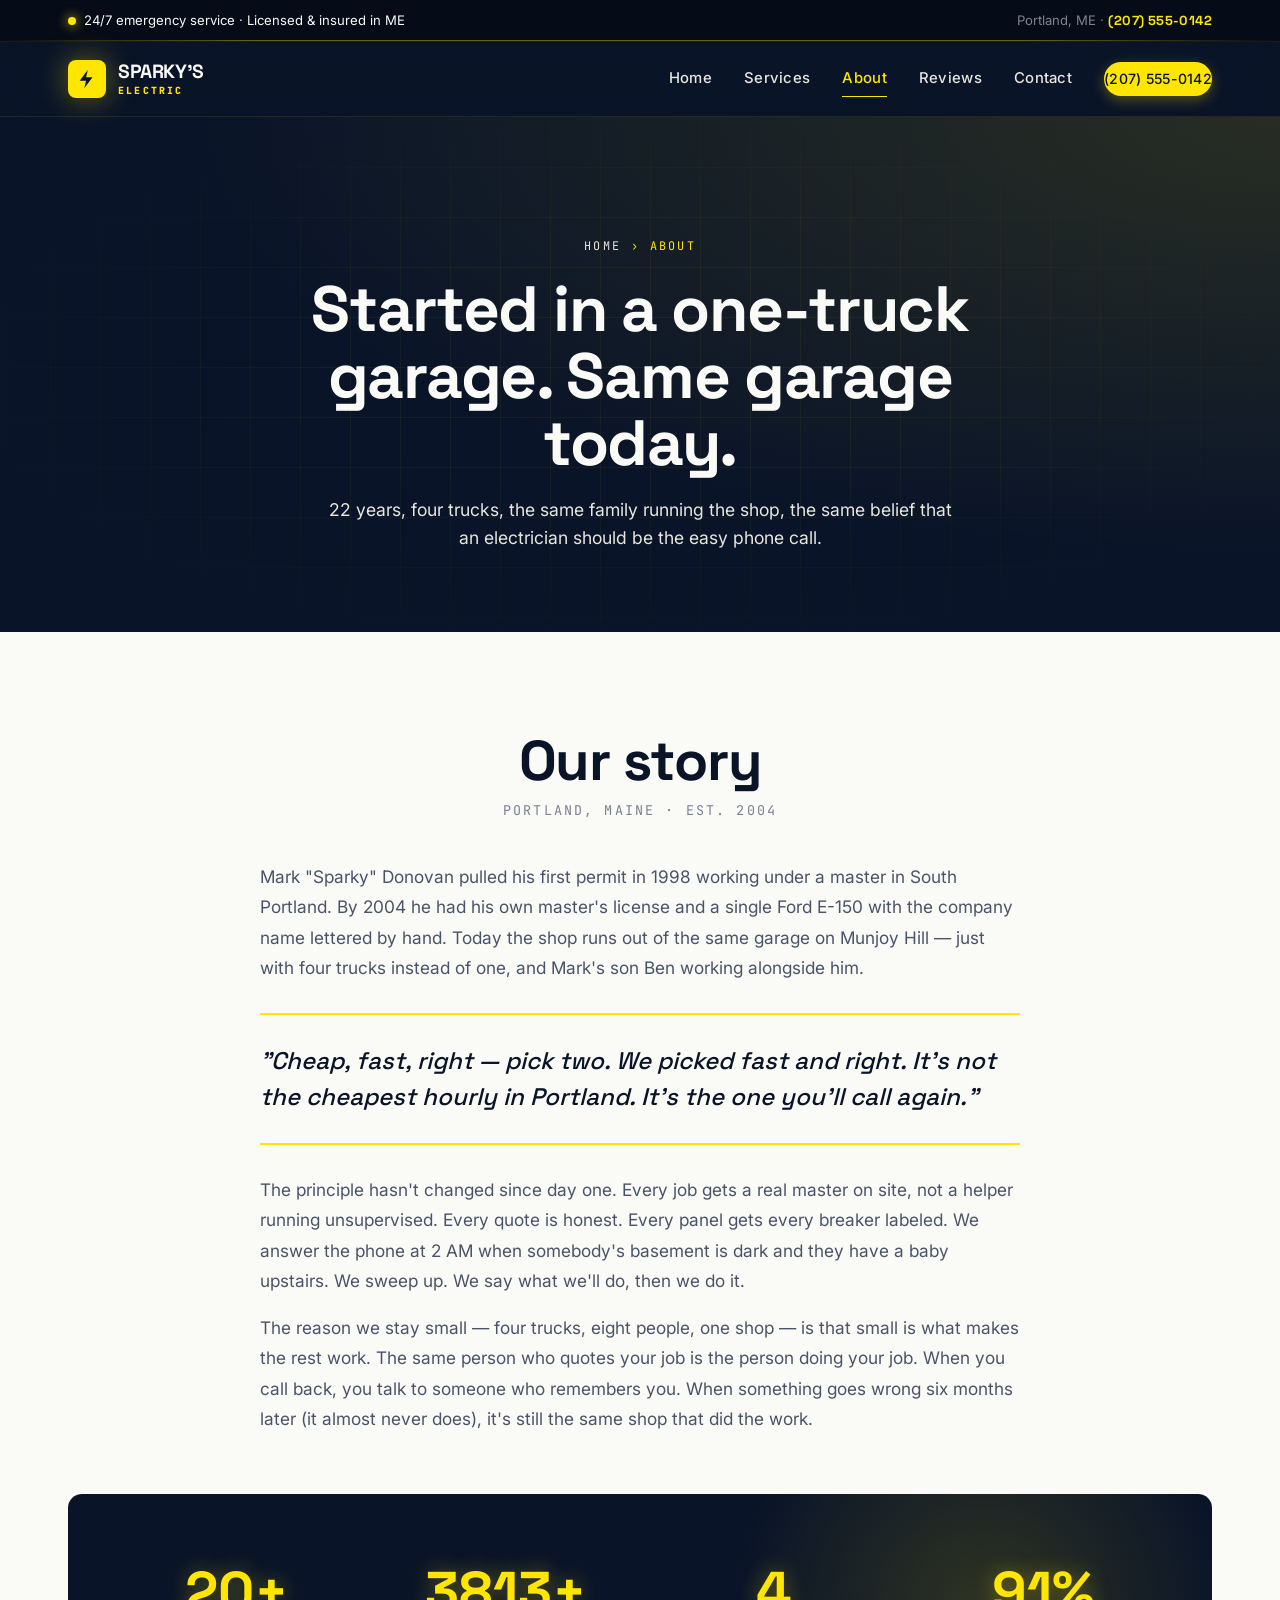
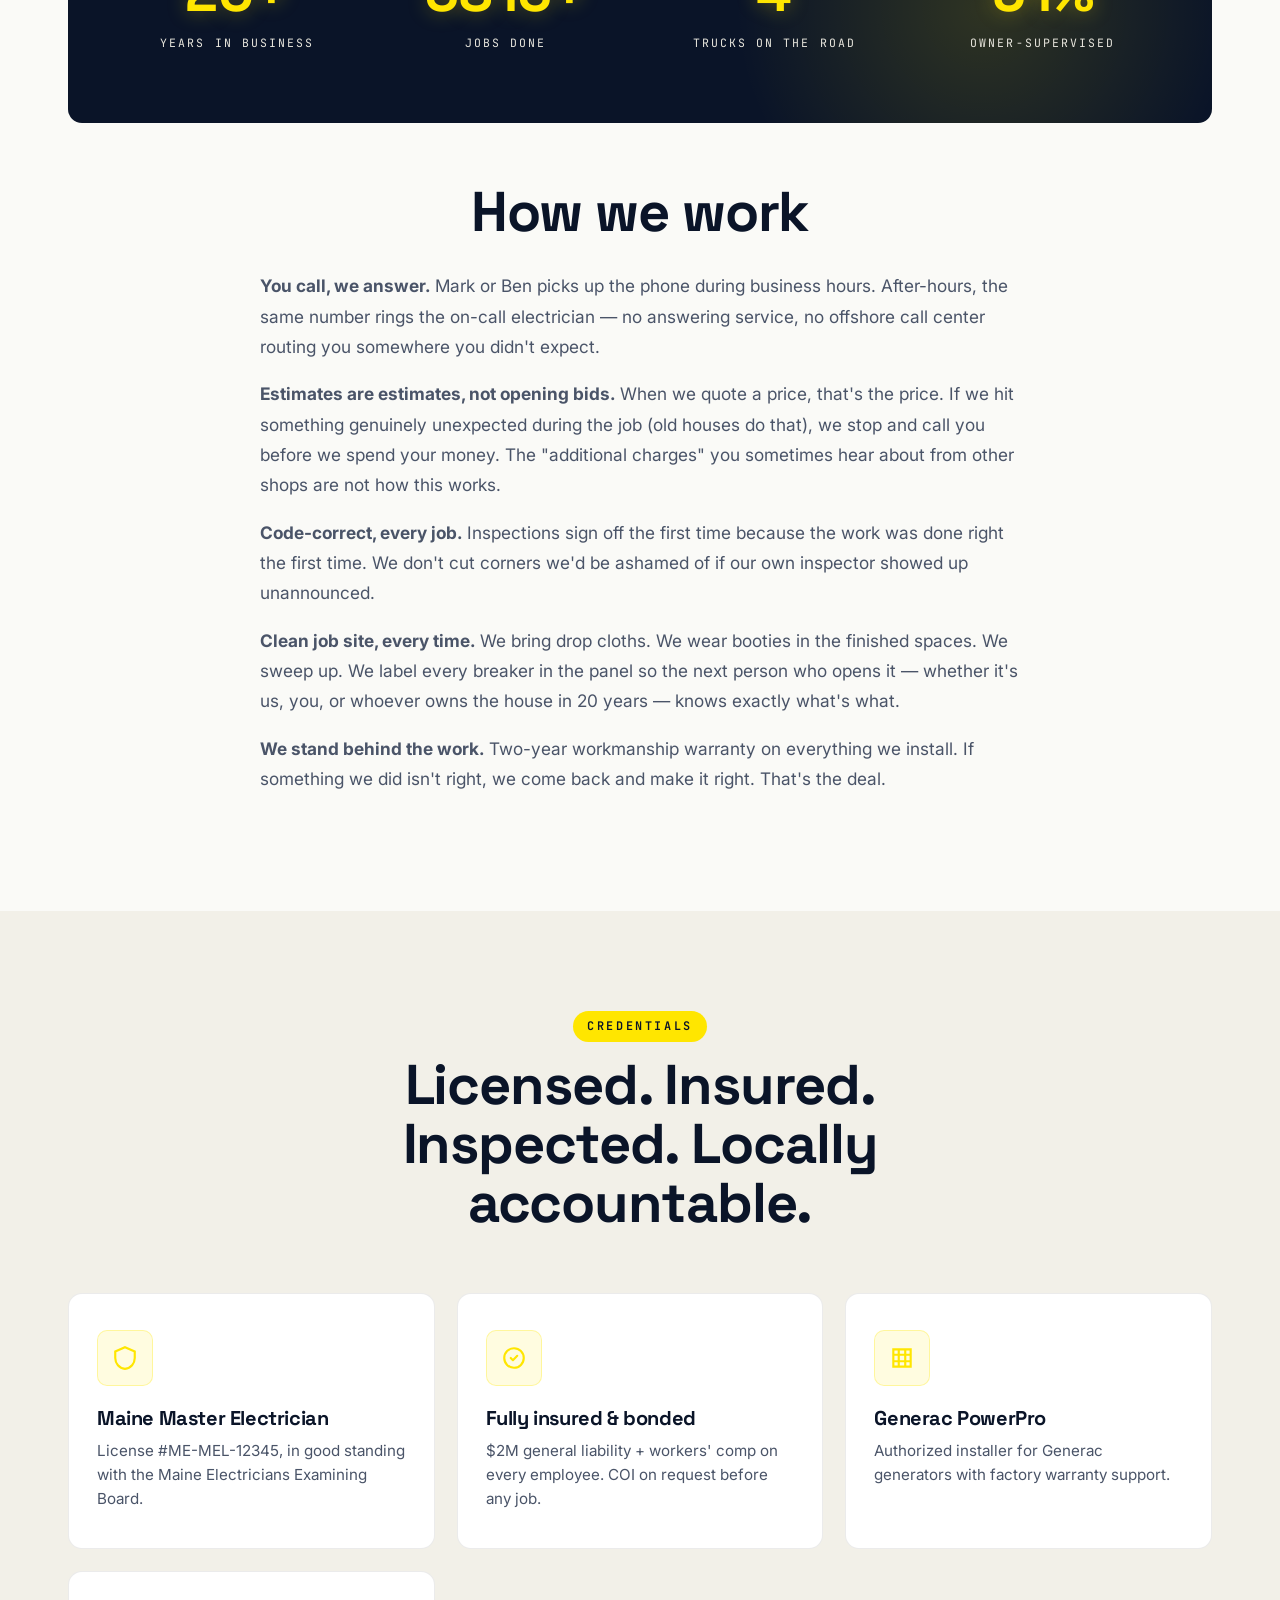
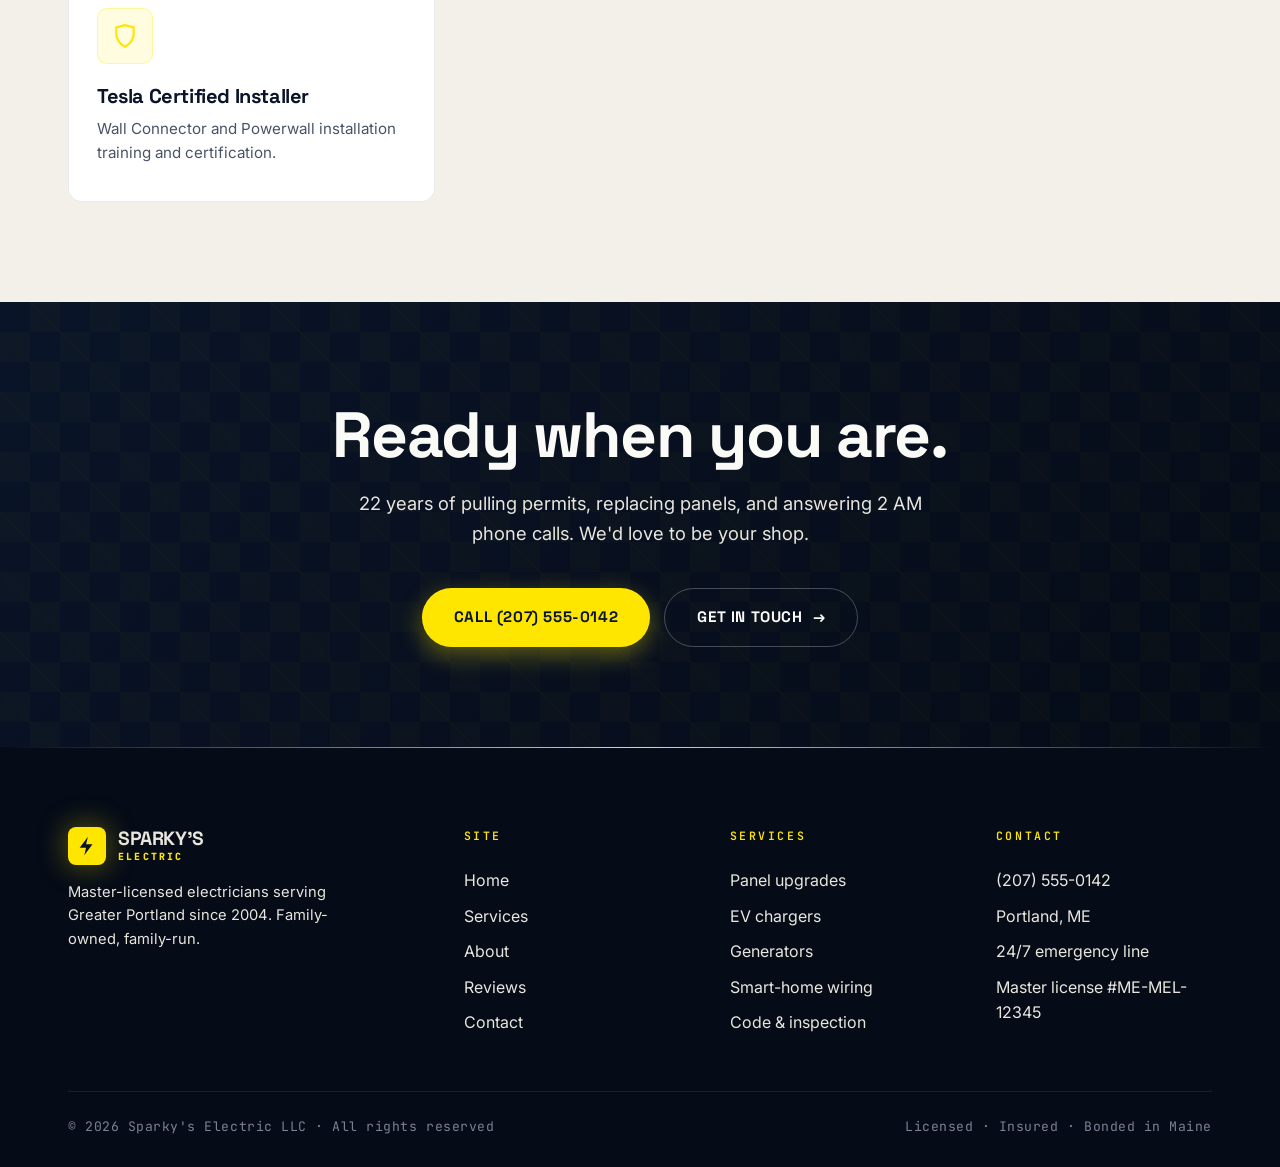
==== about.html @ 2ae0ab63 "Initial commit: Sparky's Electric sample site for Clubhouse Apps Studio" ====
<!DOCTYPE html>
<html lang="en">
<head>
  <meta charset="UTF-8" />
  <meta name="viewport" content="width=device-width, initial-scale=1" />
  <title>About — Sparky's Electric, Portland ME</title>
  <meta name="description" content="Family-owned master electricians serving Greater Portland Maine since 2004. Real owner, real shop, real accountability." />
  <link rel="preconnect" href="https://fonts.googleapis.com">
  <link rel="preconnect" href="https://fonts.gstatic.com" crossorigin>
  <link href="https://fonts.googleapis.com/css2?family=Inter:wght@400;500;600;700&family=Space+Grotesk:wght@500;600;700;800&family=JetBrains+Mono:wght@400;500;600&display=swap" rel="stylesheet">
  <link rel="stylesheet" href="styles.css">
</head>
<body>

  <div class="topbar">
    <div class="container">
      <span class="pulse">24/7 emergency service · Licensed &amp; insured in ME</span>
      <span>Portland, ME · <a href="tel:+12075550142" class="phone">(207) 555-0142</a></span>
    </div>
  </div>

  <nav class="site-nav">
    <div class="container">
      <a href="index.html" class="brand">
        <span class="bolt-mark"><svg viewBox="0 0 24 24" fill="none"><path d="M13 2L4 14h7l-2 8 9-12h-7l2-8z" fill="#0A1428"/></svg></span>
        <span class="brand-name"><strong>SPARKY'S</strong><small>Electric</small></span>
      </a>
      <button class="nav-toggle" aria-label="Toggle menu">Menu</button>
      <div class="nav-menu">
        <a href="index.html">Home</a>
        <a href="services.html">Services</a>
        <a href="about.html">About</a>
        <a href="reviews.html">Reviews</a>
        <a href="contact.html">Contact</a>
        <a href="tel:+12075550142" class="nav-cta">(207) 555-0142</a>
      </div>
    </div>
  </nav>

  <section class="page-header">
    <div class="container">
      <div class="crumbs"><a href="index.html">Home</a><span>›</span><span>About</span></div>
      <h1>Started in a one-truck garage. Same garage today.</h1>
      <p>22 years, four trucks, the same family running the shop, the same belief that an electrician should be the easy phone call.</p>
    </div>
  </section>

  <section class="light">
    <div class="container">
      <div class="story reveal">
        <h2 style="text-align:center;color:var(--ink);margin-bottom:8px">Our story</h2>
        <p style="text-align:center;color:var(--ink-soft);font-family:var(--font-mono);font-size:0.84rem;letter-spacing:0.16em;text-transform:uppercase;margin-bottom:40px">Portland, Maine · Est. 2004</p>

        <p>Mark "Sparky" Donovan pulled his first permit in 1998 working under a master in South Portland. By 2004 he had his own master's license and a single Ford E-150 with the company name lettered by hand. Today the shop runs out of the same garage on Munjoy Hill — just with four trucks instead of one, and Mark's son Ben working alongside him.</p>

        <p class="lede">"Cheap, fast, right — pick two. We picked fast and right. It's not the cheapest hourly in Portland. It's the one you'll call again."</p>

        <p>The principle hasn't changed since day one. Every job gets a real master on site, not a helper running unsupervised. Every quote is honest. Every panel gets every breaker labeled. We answer the phone at 2 AM when somebody's basement is dark and they have a baby upstairs. We sweep up. We say what we'll do, then we do it.</p>

        <p>The reason we stay small — four trucks, eight people, one shop — is that small is what makes the rest work. The same person who quotes your job is the person doing your job. When you call back, you talk to someone who remembers you. When something goes wrong six months later (it almost never does), it's still the same shop that did the work.</p>
      </div>

      <div class="big-stats reveal delay-1">
        <div>
          <strong data-count="22" data-suffix="+">0</strong>
          <span>Years in business</span>
        </div>
        <div>
          <strong data-count="4200" data-suffix="+">0</strong>
          <span>Jobs done</span>
        </div>
        <div>
          <strong data-count="4" data-suffix="">0</strong>
          <span>Trucks on the road</span>
        </div>
        <div>
          <strong data-count="100" data-suffix="%">0</strong>
          <span>Owner-supervised</span>
        </div>
      </div>

      <div class="story reveal">
        <h2 style="text-align:center;color:var(--ink);margin-bottom:30px">How we work</h2>

        <p><strong>You call, we answer.</strong> Mark or Ben picks up the phone during business hours. After-hours, the same number rings the on-call electrician — no answering service, no offshore call center routing you somewhere you didn't expect.</p>

        <p><strong>Estimates are estimates, not opening bids.</strong> When we quote a price, that's the price. If we hit something genuinely unexpected during the job (old houses do that), we stop and call you before we spend your money. The "additional charges" you sometimes hear about from other shops are not how this works.</p>

        <p><strong>Code-correct, every job.</strong> Inspections sign off the first time because the work was done right the first time. We don't cut corners we'd be ashamed of if our own inspector showed up unannounced.</p>

        <p><strong>Clean job site, every time.</strong> We bring drop cloths. We wear booties in the finished spaces. We sweep up. We label every breaker in the panel so the next person who opens it — whether it's us, you, or whoever owns the house in 20 years — knows exactly what's what.</p>

        <p><strong>We stand behind the work.</strong> Two-year workmanship warranty on everything we install. If something we did isn't right, we come back and make it right. That's the deal.</p>
      </div>
    </div>
  </section>

  <section class="warm">
    <div class="container">
      <div class="section-head reveal">
        <span class="label">Credentials</span>
        <h2 style="color:var(--ink)">Licensed. Insured. Inspected. Locally accountable.</h2>
      </div>

      <div class="services-grid">
        <div class="service-card reveal" style="background:#fff;border-color:rgba(0,0,0,0.08)">
          <div class="service-icon">
            <svg viewBox="0 0 24 24" fill="none" stroke="currentColor" stroke-width="2"><path d="M12 2l9 4v6c0 5-3.5 9.5-9 10-5.5-.5-9-5-9-10V6l9-4z"/></svg>
          </div>
          <h3 style="color:var(--ink)">Maine Master Electrician</h3>
          <p style="color:var(--ink-mid)">License #ME-MEL-12345, in good standing with the Maine Electricians Examining Board.</p>
        </div>
        <div class="service-card reveal delay-1" style="background:#fff;border-color:rgba(0,0,0,0.08)">
          <div class="service-icon">
            <svg viewBox="0 0 24 24" fill="none" stroke="currentColor" stroke-width="2"><circle cx="12" cy="12" r="9"/><path d="M9 12l2 2 4-4" stroke-linecap="round" stroke-linejoin="round"/></svg>
          </div>
          <h3 style="color:var(--ink)">Fully insured &amp; bonded</h3>
          <p style="color:var(--ink-mid)">$2M general liability + workers' comp on every employee. COI on request before any job.</p>
        </div>
        <div class="service-card reveal delay-2" style="background:#fff;border-color:rgba(0,0,0,0.08)">
          <div class="service-icon">
            <svg viewBox="0 0 24 24" fill="none" stroke="currentColor" stroke-width="2"><path d="M4 4h16v16H4z"/><path d="M9 4v16M15 4v16M4 9h16M4 15h16"/></svg>
          </div>
          <h3 style="color:var(--ink)">Generac PowerPro</h3>
          <p style="color:var(--ink-mid)">Authorized installer for Generac generators with factory warranty support.</p>
        </div>
        <div class="service-card reveal" style="background:#fff;border-color:rgba(0,0,0,0.08)">
          <div class="service-icon">
            <svg viewBox="0 0 24 24" fill="none" stroke="currentColor" stroke-width="2"><path d="M12 22s8-4 8-12V4l-8-2-8 2v6c0 8 8 12 8 12z"/></svg>
          </div>
          <h3 style="color:var(--ink)">Tesla Certified Installer</h3>
          <p style="color:var(--ink-mid)">Wall Connector and Powerwall installation training and certification.</p>
        </div>
      </div>
    </div>
  </section>

  <section class="cta-band">
    <div class="container">
      <h2>Ready when you are.</h2>
      <p>22 years of pulling permits, replacing panels, and answering 2 AM phone calls. We'd love to be your shop.</p>
      <div class="cta-actions">
        <a href="tel:+12075550142" class="btn btn-volt">Call (207) 555-0142</a>
        <a href="contact.html" class="btn btn-ghost btn-arrow">Get in touch</a>
      </div>
    </div>
  </section>

  <footer class="site-footer">
    <div class="container">
      <div class="footer-grid">
        <div>
          <a href="index.html" class="brand" style="margin-bottom:16px">
            <span class="bolt-mark"><svg viewBox="0 0 24 24" fill="none"><path d="M13 2L4 14h7l-2 8 9-12h-7l2-8z" fill="#0A1428"/></svg></span>
            <span class="brand-name"><strong>SPARKY'S</strong><small>Electric</small></span>
          </a>
          <p style="color:var(--ash);max-width:280px;font-size:0.92rem">Master-licensed electricians serving Greater Portland since 2004. Family-owned, family-run.</p>
        </div>
        <div><h5>Site</h5><ul><li><a href="index.html">Home</a></li><li><a href="services.html">Services</a></li><li><a href="about.html">About</a></li><li><a href="reviews.html">Reviews</a></li><li><a href="contact.html">Contact</a></li></ul></div>
        <div><h5>Services</h5><ul><li>Panel upgrades</li><li>EV chargers</li><li>Generators</li><li>Smart-home wiring</li><li>Code &amp; inspection</li></ul></div>
        <div><h5>Contact</h5><ul><li><a href="tel:+12075550142">(207) 555-0142</a></li><li>Portland, ME</li><li>24/7 emergency line</li><li>Master license #ME-MEL-12345</li></ul></div>
      </div>
      <div class="footer-bottom">
        <span>© <span data-year>2026</span> Sparky's Electric LLC · All rights reserved</span>
        <span>Licensed · Insured · Bonded in Maine</span>
      </div>
    </div>
  </footer>

  <script src="script.js"></script>
</body>
</html>
---- styles.css ----
/* =========================================================
   Sparky's Electric — Brand System
   Palette: midnight navy + electric yellow + warm white
   Aesthetic: bold, energetic, modern, with circuit motifs
   ========================================================= */

:root {
  --midnight: #0A1428;
  --midnight-deep: #050B17;
  --midnight-soft: #14243F;
  --midnight-card: #1A2C4A;

  --volt: #FFE600;
  --volt-soft: #F0D420;
  --volt-glow: rgba(255, 230, 0, 0.35);

  --copper: #FF7F2A;
  --crimson: #FF3D5A;

  --paper: #FAFAF7;
  --paper-warm: #F2F0E8;
  --ash: #E8E6DD;
  --ink: #0A1428;
  --ink-mid: #4A5468;
  --ink-soft: #7A8294;

  --max: 1200px;
  --radius: 6px;
  --radius-lg: 14px;
  --radius-pill: 999px;

  --shadow-volt: 0 0 30px rgba(255, 230, 0, 0.4);
  --shadow-deep: 0 20px 60px -20px rgba(0, 0, 0, 0.6);
  --shadow-card: 0 8px 24px rgba(10, 20, 40, 0.4);

  --font-display: "Space Grotesk", -apple-system, BlinkMacSystemFont, sans-serif;
  --font-body: "Inter", -apple-system, BlinkMacSystemFont, sans-serif;
  --font-mono: "JetBrains Mono", "SF Mono", Menlo, monospace;
}

* { box-sizing: border-box; }
html { scroll-behavior: smooth; }

body {
  margin: 0;
  font-family: var(--font-body);
  background: var(--midnight);
  color: var(--paper);
  line-height: 1.6;
  font-size: 16px;
  -webkit-font-smoothing: antialiased;
  -moz-osx-font-smoothing: grayscale;
  overflow-x: hidden;
}

img { max-width: 100%; display: block; }
a { color: var(--volt); text-decoration: none; transition: color .2s; }
a:hover { color: var(--volt-soft); }

h1, h2, h3, h4 {
  font-family: var(--font-display);
  font-weight: 700;
  letter-spacing: -0.02em;
  line-height: 1.05;
  margin: 0 0 0.5em;
  color: var(--paper);
}

h1 { font-size: clamp(2.8rem, 7vw, 5.5rem); font-weight: 800; }
h2 { font-size: clamp(2rem, 4.5vw, 3.5rem); font-weight: 700; }
h3 { font-size: 1.6rem; }
h4 { font-size: 1.15rem; }

p { margin: 0 0 1em; }

.container {
  max-width: var(--max);
  margin: 0 auto;
  padding: 0 28px;
}

/* ---------- Top utility bar ---------- */
.topbar {
  background: var(--midnight-deep);
  color: var(--ink-soft);
  font-size: 0.82rem;
  padding: 10px 0;
  border-bottom: 1px solid rgba(255, 230, 0, 0.08);
  position: relative;
}
.topbar::after {
  content: "";
  position: absolute;
  left: 0; right: 0; bottom: 0;
  height: 1px;
  background: linear-gradient(90deg, transparent, var(--volt) 20%, var(--volt) 80%, transparent);
  opacity: 0.4;
}
.topbar .container {
  display: flex;
  justify-content: space-between;
  align-items: center;
  flex-wrap: wrap;
  gap: 16px;
}
.topbar .pulse {
  display: inline-flex;
  align-items: center;
  gap: 8px;
  color: var(--paper);
}
.topbar .pulse::before {
  content: "";
  width: 8px; height: 8px;
  background: var(--volt);
  border-radius: 50%;
  box-shadow: 0 0 12px var(--volt);
  animation: pulse 1.6s ease-in-out infinite;
}
@keyframes pulse {
  0%, 100% { opacity: 1; transform: scale(1); }
  50% { opacity: 0.5; transform: scale(1.4); }
}
.topbar .phone {
  font-family: var(--font-display);
  font-weight: 700;
  color: var(--volt);
  letter-spacing: 0.03em;
}

/* ---------- Nav ---------- */
.site-nav {
  background: rgba(10, 20, 40, 0.85);
  backdrop-filter: blur(16px);
  -webkit-backdrop-filter: blur(16px);
  position: sticky;
  top: 0;
  z-index: 50;
  border-bottom: 1px solid rgba(255, 230, 0, 0.1);
}
.site-nav .container {
  display: flex;
  align-items: center;
  justify-content: space-between;
  padding-top: 18px;
  padding-bottom: 18px;
}

.brand {
  display: inline-flex;
  align-items: center;
  gap: 12px;
  color: var(--paper);
  font-family: var(--font-display);
  font-weight: 800;
  font-size: 1.2rem;
  letter-spacing: -0.02em;
}
.brand:hover { color: var(--paper); }
.bolt-mark {
  width: 38px; height: 38px;
  background: var(--volt);
  display: grid; place-items: center;
  border-radius: 8px;
  position: relative;
  box-shadow: var(--shadow-volt);
}
.bolt-mark svg { width: 22px; height: 22px; }
.brand-name { display: flex; flex-direction: column; line-height: 1; }
.brand-name strong { font-size: 1.2rem; }
.brand-name small {
  font-family: var(--font-mono);
  font-size: 0.62rem;
  color: var(--volt);
  letter-spacing: 0.22em;
  margin-top: 4px;
  text-transform: uppercase;
}

.nav-menu {
  display: flex;
  align-items: center;
  gap: 32px;
}
.nav-menu a {
  color: var(--ash);
  font-weight: 500;
  font-size: 0.93rem;
  padding: 6px 0;
  border-bottom: 1.5px solid transparent;
  transition: all .2s;
  letter-spacing: 0.02em;
}
.nav-menu a:hover, .nav-menu a.active {
  color: var(--volt);
  border-bottom-color: var(--volt);
}
.nav-cta {
  background: var(--volt);
  color: var(--midnight) !important;
  padding: 10px 20px;
  border-radius: var(--radius-pill);
  font-weight: 700;
  border-bottom: none !important;
  font-size: 0.88rem !important;
  transition: all .15s !important;
  box-shadow: 0 4px 14px rgba(255, 230, 0, 0.3);
}
.nav-cta:hover {
  color: var(--midnight) !important;
  transform: translateY(-1px);
  box-shadow: 0 6px 20px rgba(255, 230, 0, 0.5);
  border-bottom-color: transparent !important;
}

.nav-toggle {
  display: none;
  background: transparent;
  border: 1px solid var(--volt);
  color: var(--volt);
  padding: 8px 14px;
  cursor: pointer;
  border-radius: 4px;
  font-weight: 600;
}

/* ---------- Buttons ---------- */
.btn {
  display: inline-flex;
  align-items: center;
  justify-content: center;
  gap: 10px;
  padding: 16px 32px;
  font-family: var(--font-display);
  font-weight: 700;
  font-size: 0.95rem;
  letter-spacing: 0.04em;
  text-transform: uppercase;
  border-radius: var(--radius-pill);
  border: none;
  cursor: pointer;
  transition: all .2s;
  text-decoration: none;
  position: relative;
  overflow: hidden;
}
.btn-volt {
  background: var(--volt);
  color: var(--midnight);
  box-shadow: 0 8px 24px rgba(255, 230, 0, 0.35);
}
.btn-volt:hover {
  color: var(--midnight);
  transform: translateY(-2px);
  box-shadow: 0 14px 32px rgba(255, 230, 0, 0.5);
}
.btn-ghost {
  background: transparent;
  color: var(--paper);
  border: 1.5px solid rgba(255, 255, 255, 0.25);
}
.btn-ghost:hover {
  border-color: var(--volt);
  color: var(--volt);
  background: rgba(255, 230, 0, 0.05);
}
.btn-arrow::after {
  content: "→";
  transition: transform .2s;
}
.btn:hover .btn-arrow::after,
.btn-arrow:hover::after { transform: translateX(4px); }

/* ---------- Hero ---------- */
.hero {
  position: relative;
  padding: 90px 0 110px;
  overflow: hidden;
  background:
    radial-gradient(ellipse at 80% 0%, rgba(255, 230, 0, 0.12) 0%, transparent 50%),
    radial-gradient(ellipse at 20% 100%, rgba(255, 127, 42, 0.08) 0%, transparent 50%),
    linear-gradient(180deg, var(--midnight) 0%, var(--midnight-deep) 100%);
}
.hero::before {
  content: "";
  position: absolute;
  inset: 0;
  background-image:
    linear-gradient(rgba(255, 230, 0, 0.04) 1px, transparent 1px),
    linear-gradient(90deg, rgba(255, 230, 0, 0.04) 1px, transparent 1px);
  background-size: 60px 60px;
  mask-image: radial-gradient(ellipse at center, black 30%, transparent 80%);
  -webkit-mask-image: radial-gradient(ellipse at center, black 30%, transparent 80%);
  pointer-events: none;
}

.hero-bolt {
  position: absolute;
  right: -5%;
  top: 50%;
  transform: translateY(-50%);
  width: 50%;
  max-width: 600px;
  height: auto;
  opacity: 0.95;
  pointer-events: none;
  filter: drop-shadow(0 0 60px rgba(255, 230, 0, 0.4));
  animation: float 6s ease-in-out infinite;
}
@keyframes float {
  0%, 100% { transform: translateY(-50%); }
  50% { transform: translateY(calc(-50% - 12px)); }
}

.hero-bolt path { animation: zap 4s ease-in-out infinite; }
@keyframes zap {
  0%, 92%, 100% { fill-opacity: 1; filter: drop-shadow(0 0 20px var(--volt)); }
  94% { fill-opacity: 0.3; filter: drop-shadow(0 0 0 var(--volt)); }
  96% { fill-opacity: 1; filter: drop-shadow(0 0 40px var(--volt)); }
}

.hero-content {
  position: relative;
  max-width: 720px;
}

.hero-eyebrow {
  display: inline-flex;
  align-items: center;
  gap: 12px;
  padding: 8px 16px;
  background: rgba(255, 230, 0, 0.1);
  border: 1px solid rgba(255, 230, 0, 0.3);
  border-radius: var(--radius-pill);
  color: var(--volt);
  font-family: var(--font-mono);
  font-size: 0.72rem;
  font-weight: 600;
  letter-spacing: 0.18em;
  text-transform: uppercase;
  margin-bottom: 28px;
}
.hero-eyebrow::before {
  content: "";
  width: 6px; height: 6px;
  background: var(--volt);
  border-radius: 50%;
  box-shadow: 0 0 8px var(--volt);
  animation: pulse 1.6s ease-in-out infinite;
}

.hero h1 {
  margin-bottom: 24px;
  letter-spacing: -0.03em;
}
.hero h1 span.volt {
  background: linear-gradient(180deg, var(--volt) 60%, var(--volt-soft));
  -webkit-background-clip: text;
  background-clip: text;
  color: transparent;
  display: inline-block;
  position: relative;
}
.hero h1 span.volt::after {
  content: "";
  position: absolute;
  left: 0; right: 0; bottom: 6px;
  height: 4px;
  background: var(--volt);
  opacity: 0.25;
  filter: blur(4px);
  z-index: -1;
}

.hero p.lede {
  font-size: 1.18rem;
  color: var(--ash);
  margin-bottom: 40px;
  max-width: 600px;
  line-height: 1.55;
}

.hero-actions {
  display: flex;
  gap: 14px;
  flex-wrap: wrap;
  margin-bottom: 70px;
}

/* Stats row */
.hero-stats {
  display: grid;
  grid-template-columns: repeat(4, 1fr);
  gap: 30px;
  max-width: 800px;
  padding-top: 36px;
  border-top: 1px solid rgba(255, 230, 0, 0.15);
}
.stat strong {
  display: block;
  font-family: var(--font-display);
  font-size: 2.6rem;
  font-weight: 800;
  color: var(--volt);
  line-height: 1;
  letter-spacing: -0.03em;
}
.stat span {
  display: block;
  font-family: var(--font-mono);
  font-size: 0.72rem;
  color: var(--ash);
  letter-spacing: 0.18em;
  text-transform: uppercase;
  margin-top: 10px;
}

/* ---------- Sections ---------- */
section { padding: 100px 0; position: relative; }
section.light { background: var(--paper); color: var(--ink); }
section.light h2, section.light h3, section.light h4 { color: var(--ink); }
section.light p { color: var(--ink-mid); }
section.warm { background: var(--paper-warm); color: var(--ink); }
section.warm h2, section.warm h3 { color: var(--ink); }

.section-head {
  text-align: center;
  max-width: 720px;
  margin: 0 auto 60px;
}
.section-head .label {
  display: inline-block;
  font-family: var(--font-mono);
  font-size: 0.74rem;
  color: var(--volt);
  letter-spacing: 0.22em;
  text-transform: uppercase;
  margin-bottom: 14px;
  font-weight: 600;
}
section.light .label, section.warm .label {
  color: var(--midnight);
  background: var(--volt);
  padding: 6px 14px;
  border-radius: var(--radius-pill);
}
.section-head h2 { margin-bottom: 14px; }
.section-head p { color: var(--ink-mid); font-size: 1.05rem; }
section:not(.light):not(.warm) .section-head p { color: var(--ash); }

/* ---------- Services grid ---------- */
.services-grid {
  display: grid;
  grid-template-columns: repeat(auto-fit, minmax(280px, 1fr));
  gap: 22px;
}
.service-card {
  background: var(--midnight-card);
  border: 1px solid rgba(255, 230, 0, 0.08);
  padding: 36px 28px;
  border-radius: var(--radius-lg);
  position: relative;
  overflow: hidden;
  transition: all .3s;
  cursor: default;
}
.service-card::before {
  content: "";
  position: absolute;
  inset: 0;
  background: radial-gradient(circle at top right, rgba(255, 230, 0, 0.1), transparent 60%);
  opacity: 0;
  transition: opacity .3s;
}
.service-card:hover {
  transform: translateY(-4px);
  border-color: rgba(255, 230, 0, 0.4);
  box-shadow: 0 20px 40px rgba(0, 0, 0, 0.4), 0 0 30px rgba(255, 230, 0, 0.1);
}
.service-card:hover::before { opacity: 1; }

.service-icon {
  width: 56px; height: 56px;
  background: rgba(255, 230, 0, 0.12);
  border: 1px solid rgba(255, 230, 0, 0.3);
  border-radius: 10px;
  display: grid; place-items: center;
  margin-bottom: 22px;
  color: var(--volt);
  position: relative;
  transition: all .3s;
}
.service-card:hover .service-icon {
  background: var(--volt);
  color: var(--midnight);
  box-shadow: 0 0 20px var(--volt-glow);
}
.service-icon svg { width: 26px; height: 26px; }

.service-card h3 { margin-bottom: 10px; font-size: 1.25rem; }
.service-card p {
  color: var(--ink-soft);
  margin: 0;
  font-size: 0.95rem;
  line-height: 1.6;
}

/* ---------- Why us split ---------- */
.split {
  display: grid;
  grid-template-columns: 1fr 1fr;
  gap: 80px;
  align-items: center;
}
.split-image {
  position: relative;
  aspect-ratio: 4/5;
  border-radius: var(--radius-lg);
  overflow: hidden;
  background: linear-gradient(135deg, var(--midnight-soft), var(--midnight-deep));
  box-shadow: var(--shadow-deep);
}
.split-image img {
  width: 100%; height: 100%;
  object-fit: cover;
  opacity: 0.85;
}
.split-image::after {
  content: "";
  position: absolute;
  inset: 0;
  background: linear-gradient(180deg, transparent 50%, rgba(10, 20, 40, 0.5));
}
.split-image .image-badge {
  position: absolute;
  bottom: 24px;
  left: 24px;
  right: 24px;
  background: rgba(10, 20, 40, 0.85);
  backdrop-filter: blur(10px);
  -webkit-backdrop-filter: blur(10px);
  padding: 18px 22px;
  border-radius: var(--radius);
  border-left: 3px solid var(--volt);
  display: flex;
  align-items: center;
  gap: 14px;
}
.split-image .image-badge strong {
  font-family: var(--font-display);
  color: var(--volt);
  font-size: 1.4rem;
  font-weight: 800;
}
.split-image .image-badge span { color: var(--ash); font-size: 0.88rem; }

.feature-list { list-style: none; padding: 0; margin: 30px 0 0; }
.feature-list li {
  padding: 22px 0;
  border-bottom: 1px solid rgba(0, 0, 0, 0.1);
  display: flex;
  gap: 20px;
  align-items: flex-start;
}
section.light .feature-list li { border-color: rgba(0, 0, 0, 0.08); }
section:not(.light):not(.warm) .feature-list li { border-color: rgba(255, 255, 255, 0.08); }
.feature-list li:last-child { border-bottom: none; }
.feature-num {
  font-family: var(--font-display);
  font-size: 1.1rem;
  font-weight: 800;
  color: var(--midnight);
  background: var(--volt);
  width: 36px; height: 36px;
  display: grid; place-items: center;
  border-radius: 8px;
  flex-shrink: 0;
}
section:not(.light):not(.warm) .feature-num { color: var(--midnight); }
.feature-list h4 { margin: 0 0 4px; font-size: 1.08rem; }
.feature-list p { margin: 0; color: var(--ink-soft); font-size: 0.95rem; }
section.light .feature-list p { color: var(--ink-mid); }

/* ---------- Testimonials ---------- */
.testimonial-grid {
  display: grid;
  grid-template-columns: repeat(auto-fit, minmax(300px, 1fr));
  gap: 24px;
}
.testimonial {
  background: var(--midnight-card);
  border: 1px solid rgba(255, 230, 0, 0.08);
  padding: 36px 32px;
  border-radius: var(--radius-lg);
  position: relative;
  transition: all .3s;
}
.testimonial:hover {
  transform: translateY(-3px);
  border-color: rgba(255, 230, 0, 0.3);
}
.testimonial .stars {
  display: flex;
  gap: 4px;
  color: var(--volt);
  font-size: 1rem;
  margin-bottom: 18px;
  filter: drop-shadow(0 0 6px var(--volt-glow));
}
.testimonial blockquote {
  font-family: var(--font-display);
  font-size: 1.15rem;
  line-height: 1.5;
  font-weight: 500;
  color: var(--paper);
  margin: 0 0 24px;
}
.testimonial cite {
  font-style: normal;
  display: flex;
  align-items: center;
  gap: 14px;
}
.testimonial cite .avatar {
  width: 44px; height: 44px;
  background: linear-gradient(135deg, var(--volt), var(--copper));
  color: var(--midnight);
  border-radius: 50%;
  display: grid;
  place-items: center;
  font-family: var(--font-display);
  font-weight: 800;
  font-size: 1.1rem;
}
.testimonial cite strong {
  display: block;
  color: var(--paper);
  font-size: 0.95rem;
  font-weight: 600;
}
.testimonial cite small {
  display: block;
  color: var(--ink-soft);
  font-family: var(--font-mono);
  font-size: 0.72rem;
  letter-spacing: 0.1em;
  text-transform: uppercase;
  margin-top: 2px;
}

/* ---------- Service area ---------- */
.area-grid {
  display: grid;
  grid-template-columns: 1.2fr 1fr;
  gap: 70px;
  align-items: center;
}
.town-grid {
  display: grid;
  grid-template-columns: repeat(2, 1fr);
  gap: 14px 30px;
  list-style: none;
  padding: 0;
  margin: 30px 0 0;
}
.town-grid li {
  padding: 14px 0;
  border-bottom: 1px solid rgba(0, 0, 0, 0.1);
  color: var(--ink);
  font-weight: 500;
  display: flex;
  align-items: center;
  gap: 10px;
}
.town-grid li::before {
  content: "";
  width: 6px; height: 6px;
  background: var(--volt);
  border-radius: 50%;
  flex-shrink: 0;
}
.area-card {
  background: linear-gradient(135deg, var(--midnight), var(--midnight-deep));
  color: var(--paper);
  padding: 50px 40px;
  border-radius: var(--radius-lg);
  position: relative;
  overflow: hidden;
  box-shadow: var(--shadow-deep);
}
.area-card::before {
  content: "";
  position: absolute;
  top: -100px; right: -100px;
  width: 300px; height: 300px;
  background: radial-gradient(circle, rgba(255, 230, 0, 0.2), transparent 70%);
}
.area-card h3 {
  font-size: 1.5rem;
  margin-bottom: 14px;
  color: var(--paper);
}
.area-card .phone-big {
  font-family: var(--font-display);
  font-size: 2.4rem;
  color: var(--volt);
  font-weight: 800;
  display: block;
  margin: 20px 0 4px;
  letter-spacing: -0.02em;
  text-shadow: 0 0 20px var(--volt-glow);
}

/* ---------- CTA band ---------- */
.cta-band {
  background:
    linear-gradient(135deg, var(--midnight) 0%, var(--midnight-deep) 100%);
  color: var(--paper);
  padding: 100px 0;
  text-align: center;
  position: relative;
  overflow: hidden;
}
.cta-band::before {
  content: "";
  position: absolute;
  inset: 0;
  background-image:
    linear-gradient(45deg, rgba(255, 230, 0, 0.04) 25%, transparent 25%, transparent 75%, rgba(255, 230, 0, 0.04) 75%),
    linear-gradient(45deg, rgba(255, 230, 0, 0.04) 25%, transparent 25%, transparent 75%, rgba(255, 230, 0, 0.04) 75%);
  background-size: 60px 60px;
  background-position: 0 0, 30px 30px;
  opacity: 0.5;
  pointer-events: none;
}
.cta-band .container { position: relative; }
.cta-band h2 {
  font-size: clamp(2.4rem, 5vw, 4rem);
  margin-bottom: 20px;
}
.cta-band p {
  max-width: 600px;
  margin: 0 auto 40px;
  font-size: 1.15rem;
  color: var(--ash);
}
.cta-actions {
  display: flex;
  gap: 14px;
  justify-content: center;
  flex-wrap: wrap;
}

/* ---------- Page header (non-home) ---------- */
.page-header {
  background:
    radial-gradient(ellipse at top right, rgba(255, 230, 0, 0.12), transparent 60%),
    var(--midnight);
  padding: 120px 0 80px;
  text-align: center;
  position: relative;
  overflow: hidden;
}
.page-header::before {
  content: "";
  position: absolute;
  inset: 0;
  background-image:
    linear-gradient(rgba(255, 230, 0, 0.05) 1px, transparent 1px),
    linear-gradient(90deg, rgba(255, 230, 0, 0.05) 1px, transparent 1px);
  background-size: 50px 50px;
  mask-image: radial-gradient(ellipse at center, black 30%, transparent 80%);
  -webkit-mask-image: radial-gradient(ellipse at center, black 30%, transparent 80%);
}
.page-header .container { position: relative; }
.page-header .crumbs {
  display: flex;
  gap: 10px;
  justify-content: center;
  font-family: var(--font-mono);
  font-size: 0.74rem;
  color: var(--ash);
  letter-spacing: 0.18em;
  text-transform: uppercase;
  margin-bottom: 20px;
}
.page-header .crumbs a { color: var(--ash); }
.page-header .crumbs span { color: var(--volt); }
.page-header h1 {
  max-width: 820px;
  margin: 0 auto 18px;
  font-size: clamp(2.4rem, 5vw, 4rem);
}
.page-header p {
  max-width: 640px;
  margin: 0 auto;
  color: var(--ash);
  font-size: 1.1rem;
}

/* ---------- Service detail blocks ---------- */
.service-block {
  display: grid;
  grid-template-columns: 1fr 1.2fr;
  gap: 70px;
  align-items: center;
  padding: 70px 0;
  border-bottom: 1px solid rgba(0, 0, 0, 0.08);
}
.service-block:nth-child(even) .service-image { order: 2; }
.service-block:last-child { border-bottom: none; }
.service-image {
  aspect-ratio: 4/3;
  border-radius: var(--radius-lg);
  overflow: hidden;
  background: var(--midnight-soft);
  position: relative;
}
.service-image img { width: 100%; height: 100%; object-fit: cover; }
.service-image::after {
  content: "";
  position: absolute;
  inset: 0;
  background: linear-gradient(135deg, transparent 60%, rgba(255, 230, 0, 0.15));
  mix-blend-mode: overlay;
}
.service-block .num-badge {
  font-family: var(--font-display);
  font-size: 4.5rem;
  font-weight: 800;
  color: var(--volt);
  line-height: 1;
  margin-bottom: 20px;
  letter-spacing: -0.04em;
}
.service-block h3 { font-size: 2rem; margin-bottom: 16px; }
.service-block ul {
  list-style: none;
  padding: 0;
  margin: 24px 0 0;
  display: grid;
  grid-template-columns: 1fr 1fr;
  gap: 10px 20px;
}
.service-block ul li {
  padding: 8px 0;
  color: var(--ink-mid);
  font-size: 0.95rem;
  display: flex;
  align-items: center;
  gap: 8px;
}
.service-block ul li::before {
  content: "▸";
  color: var(--volt);
  font-weight: 700;
  font-size: 1.1rem;
}

/* ---------- About / Story ---------- */
.story {
  max-width: 760px;
  margin: 0 auto;
}
.story p { color: var(--ink-mid); font-size: 1.08rem; line-height: 1.75; }
.story .lede {
  font-family: var(--font-display);
  font-size: 1.5rem;
  font-style: italic;
  color: var(--midnight);
  line-height: 1.5;
  padding: 28px 0;
  border-top: 2px solid var(--volt);
  border-bottom: 2px solid var(--volt);
  margin: 30px 0;
  font-weight: 500;
}
.big-stats {
  display: grid;
  grid-template-columns: repeat(4, 1fr);
  gap: 30px;
  background: var(--midnight);
  color: var(--paper);
  padding: 70px 50px;
  margin: 60px 0;
  border-radius: var(--radius-lg);
  position: relative;
  overflow: hidden;
}
.big-stats::before {
  content: "";
  position: absolute;
  top: -50%; right: -10%;
  width: 60%; height: 200%;
  background: radial-gradient(circle, rgba(255, 230, 0, 0.15), transparent 60%);
}
.big-stats > div { text-align: center; position: relative; }
.big-stats strong {
  font-family: var(--font-display);
  font-size: 3.5rem;
  font-weight: 800;
  color: var(--volt);
  display: block;
  line-height: 1;
  text-shadow: 0 0 20px var(--volt-glow);
}
.big-stats span {
  display: block;
  font-family: var(--font-mono);
  font-size: 0.72rem;
  color: var(--ash);
  letter-spacing: 0.18em;
  text-transform: uppercase;
  margin-top: 14px;
}

/* ---------- Contact ---------- */
.contact-grid {
  display: grid;
  grid-template-columns: 1fr 1.2fr;
  gap: 50px;
  align-items: start;
}
.contact-info {
  background: var(--midnight);
  color: var(--paper);
  padding: 50px;
  border-radius: var(--radius-lg);
  box-shadow: var(--shadow-deep);
}
.contact-info h3 { color: var(--volt); margin-bottom: 8px; font-size: 1.6rem; }
.contact-info > p { color: var(--ash); margin-bottom: 32px; }
.contact-block {
  margin-bottom: 28px;
  padding-bottom: 28px;
  border-bottom: 1px solid rgba(255, 230, 0, 0.15);
}
.contact-block:last-child { border-bottom: none; margin-bottom: 0; padding-bottom: 0; }
.contact-block .label {
  font-family: var(--font-mono);
  font-size: 0.72rem;
  letter-spacing: 0.18em;
  text-transform: uppercase;
  color: var(--volt);
  margin-bottom: 8px;
  display: block;
}
.contact-block .value {
  font-family: var(--font-display);
  font-size: 1.3rem;
  font-weight: 700;
  color: var(--paper);
  line-height: 1.4;
}
.contact-block .value a { color: var(--paper); }
.contact-block .value a:hover { color: var(--volt); }
.contact-block .sub {
  color: var(--ash);
  font-size: 0.9rem;
  margin-top: 4px;
}

.contact-form {
  background: var(--paper);
  border: 1px solid var(--ash);
  border-radius: var(--radius-lg);
  padding: 50px;
}
.contact-form h3 { color: var(--ink); margin-bottom: 8px; }
.contact-form > p { color: var(--ink-mid); margin-bottom: 28px; }
.form-row { display: grid; gap: 18px; margin-bottom: 18px; }
.form-row.two { grid-template-columns: 1fr 1fr; }
.form-field { display: flex; flex-direction: column; gap: 6px; margin-bottom: 18px; }
.form-field label {
  font-family: var(--font-mono);
  font-size: 0.72rem;
  letter-spacing: 0.14em;
  text-transform: uppercase;
  color: var(--midnight);
  font-weight: 600;
}
.form-field input,
.form-field select,
.form-field textarea {
  font-family: inherit;
  font-size: 1rem;
  padding: 14px 16px;
  background: var(--paper-warm);
  border: 1.5px solid var(--ash);
  border-radius: var(--radius);
  color: var(--ink);
  transition: all .15s;
}
.form-field input:focus,
.form-field select:focus,
.form-field textarea:focus {
  outline: none;
  border-color: var(--volt);
  background: var(--paper);
  box-shadow: 0 0 0 4px var(--volt-glow);
}
.form-field textarea { resize: vertical; min-height: 130px; }
.form-submit {
  width: 100%;
  background: var(--midnight);
  color: var(--volt);
  border: none;
  padding: 18px;
  font-family: var(--font-display);
  font-size: 1rem;
  font-weight: 700;
  letter-spacing: 0.06em;
  text-transform: uppercase;
  border-radius: var(--radius-pill);
  cursor: pointer;
  margin-top: 12px;
  transition: all .15s;
  position: relative;
  overflow: hidden;
}
.form-submit:hover {
  background: var(--volt);
  color: var(--midnight);
  box-shadow: 0 12px 30px rgba(255, 230, 0, 0.4);
  transform: translateY(-1px);
}

.hours-table {
  width: 100%;
  border-collapse: collapse;
}
.hours-table td {
  padding: 9px 0;
  border-bottom: 1px solid rgba(255, 230, 0, 0.1);
  font-size: 0.94rem;
  font-family: var(--font-mono);
}
.hours-table td:first-child { color: var(--ash); letter-spacing: 0.05em; }
.hours-table td:last-child { text-align: right; color: var(--paper); font-weight: 600; }

/* ---------- Reviews summary ---------- */
.review-summary {
  display: grid;
  grid-template-columns: 1fr 2fr;
  gap: 50px;
  background: var(--midnight-card);
  padding: 50px;
  border-radius: var(--radius-lg);
  border: 1px solid rgba(255, 230, 0, 0.15);
  margin-bottom: 60px;
  align-items: center;
}
.review-summary .big-rating {
  text-align: center;
  border-right: 1px solid rgba(255, 230, 0, 0.15);
  padding-right: 40px;
}
.review-summary .big-rating .num {
  font-family: var(--font-display);
  font-size: 4.5rem;
  font-weight: 800;
  color: var(--volt);
  line-height: 1;
  text-shadow: 0 0 30px var(--volt-glow);
}
.review-summary .big-rating .stars-big {
  color: var(--volt);
  font-size: 1.4rem;
  margin: 14px 0 6px;
  filter: drop-shadow(0 0 8px var(--volt-glow));
}
.review-summary .big-rating .label {
  font-family: var(--font-mono);
  font-size: 0.74rem;
  color: var(--ash);
  letter-spacing: 0.18em;
  text-transform: uppercase;
}
.review-summary h3 { color: var(--paper); margin-bottom: 14px; font-size: 1.6rem; }

/* ---------- Footer ---------- */
.site-footer {
  background: var(--midnight-deep);
  color: var(--ash);
  padding: 80px 0 30px;
  position: relative;
}
.site-footer::before {
  content: "";
  position: absolute;
  top: 0; left: 0; right: 0;
  height: 1px;
  background: linear-gradient(90deg, transparent, var(--volt), transparent);
}
.footer-grid {
  display: grid;
  grid-template-columns: 1.6fr 1fr 1fr 1fr;
  gap: 50px;
  margin-bottom: 50px;
}
.site-footer h5 {
  font-family: var(--font-mono);
  font-size: 0.72rem;
  color: var(--volt);
  letter-spacing: 0.22em;
  text-transform: uppercase;
  margin: 0 0 18px;
  font-weight: 600;
}
.site-footer ul { list-style: none; padding: 0; margin: 0; }
.site-footer ul li { padding: 5px 0; }
.site-footer a { color: var(--ash); }
.site-footer a:hover { color: var(--volt); }
.footer-bottom {
  border-top: 1px solid rgba(255, 230, 0, 0.1);
  padding-top: 24px;
  display: flex;
  justify-content: space-between;
  flex-wrap: wrap;
  gap: 12px;
  font-size: 0.82rem;
  font-family: var(--font-mono);
  color: var(--ink-soft);
  letter-spacing: 0.04em;
}

/* ---------- Scroll-triggered fade-in ---------- */
.reveal {
  opacity: 0;
  transform: translateY(30px);
  transition: opacity .7s ease, transform .7s ease;
}
.reveal.visible {
  opacity: 1;
  transform: translateY(0);
}
.reveal.delay-1 { transition-delay: .1s; }
.reveal.delay-2 { transition-delay: .2s; }
.reveal.delay-3 { transition-delay: .3s; }
.reveal.delay-4 { transition-delay: .4s; }

/* ---------- Responsive ---------- */
@media (max-width: 960px) {
  .nav-menu { display: none; }
  .nav-menu.open {
    display: flex;
    flex-direction: column;
    position: absolute;
    top: 100%; left: 0; right: 0;
    background: var(--midnight);
    padding: 20px 28px 28px;
    gap: 12px;
    align-items: stretch;
    border-bottom: 1px solid rgba(255, 230, 0, 0.15);
  }
  .nav-toggle { display: inline-flex; }

  .hero-bolt { display: none; }
  .hero-stats { grid-template-columns: 1fr 1fr; gap: 20px; }
  .stat strong { font-size: 2.1rem; }

  .split, .area-grid, .contact-grid, .service-block, .review-summary {
    grid-template-columns: 1fr !important;
    gap: 40px !important;
  }
  .service-block:nth-child(even) .service-image { order: 0; }
  .review-summary .big-rating { border-right: none; border-bottom: 1px solid rgba(255, 230, 0, 0.15); padding: 0 0 30px; }

  .big-stats { grid-template-columns: 1fr 1fr; padding: 50px 32px; }
  .big-stats strong { font-size: 2.6rem; }

  .footer-grid { grid-template-columns: 1fr 1fr; gap: 30px; }
  section { padding: 70px 0; }
  .hero { padding: 60px 0 80px; }
}

@media (max-width: 520px) {
  .hero-stats, .big-stats { grid-template-columns: 1fr 1fr; }
  .footer-grid { grid-template-columns: 1fr; }
  .service-block ul { grid-template-columns: 1fr; }
  .contact-info, .contact-form { padding: 30px; }
  .area-card { padding: 36px 28px; }
  .form-row.two { grid-template-columns: 1fr; }
}
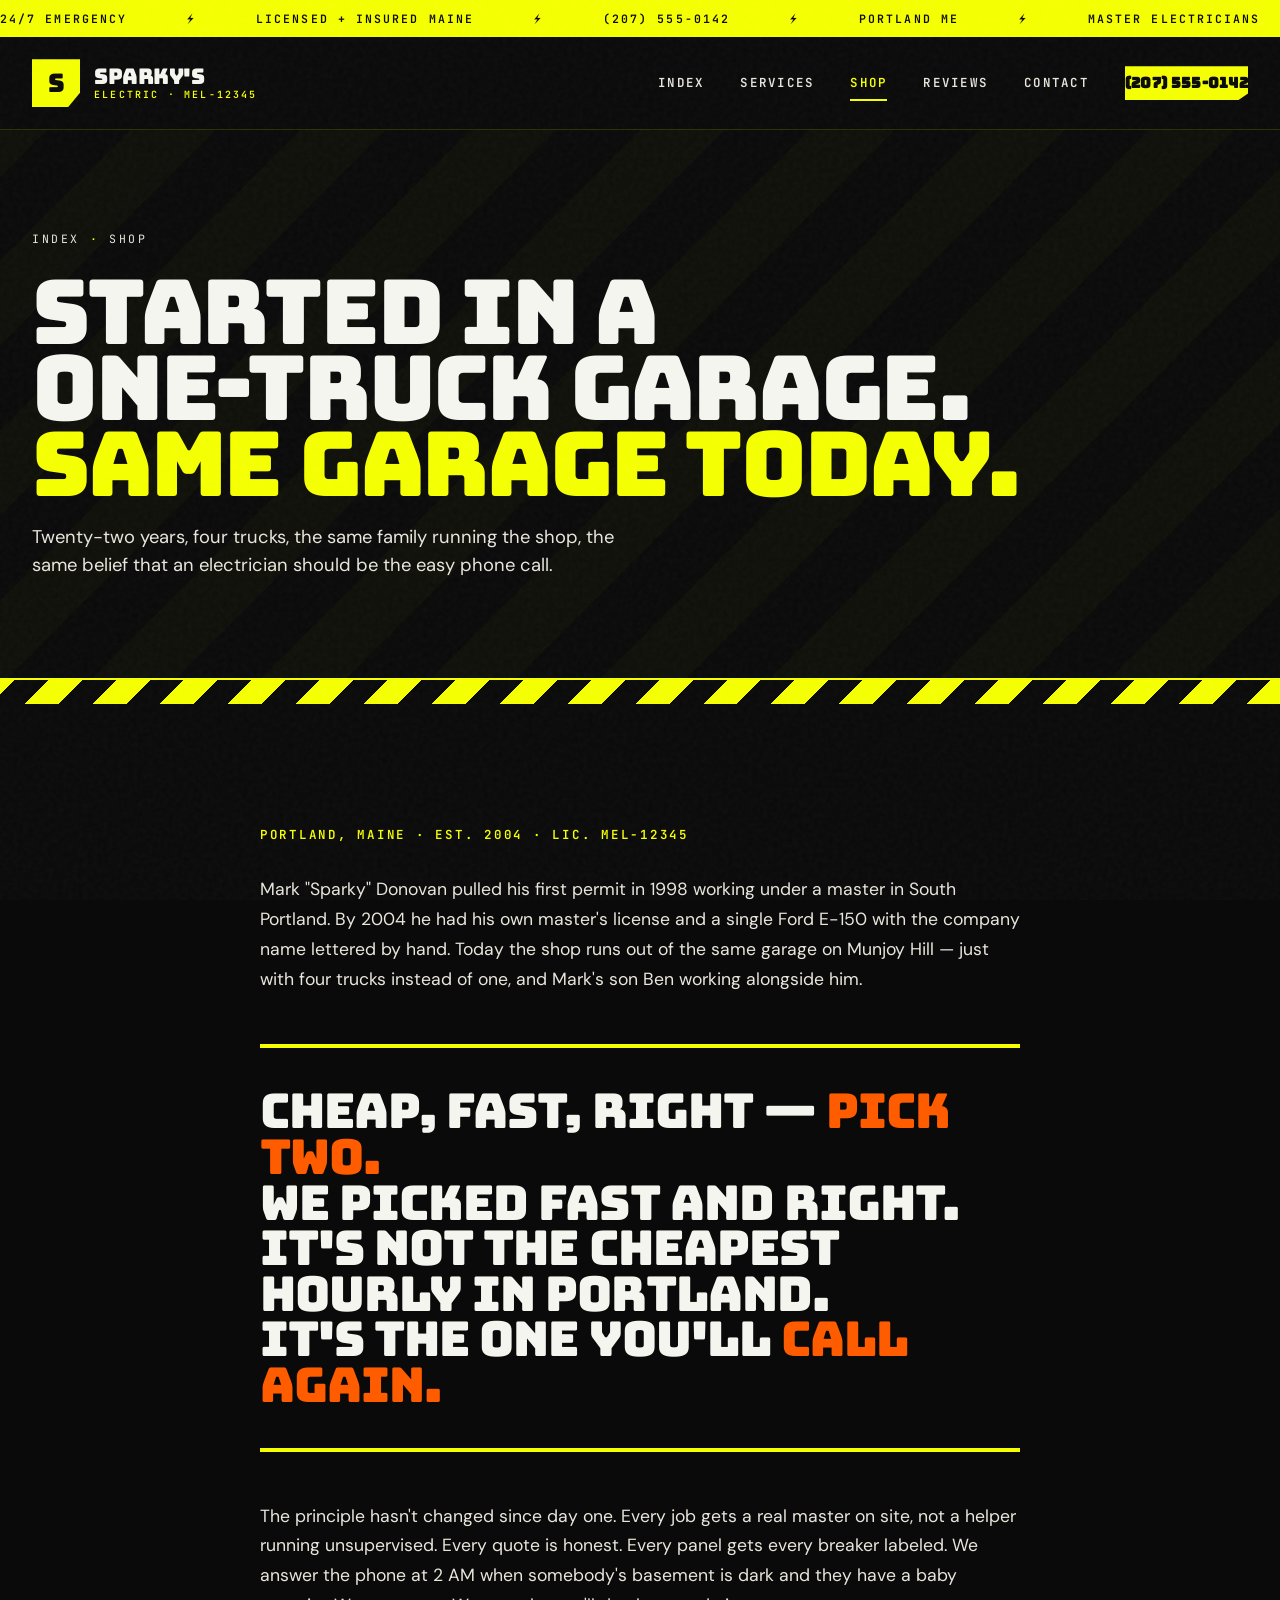
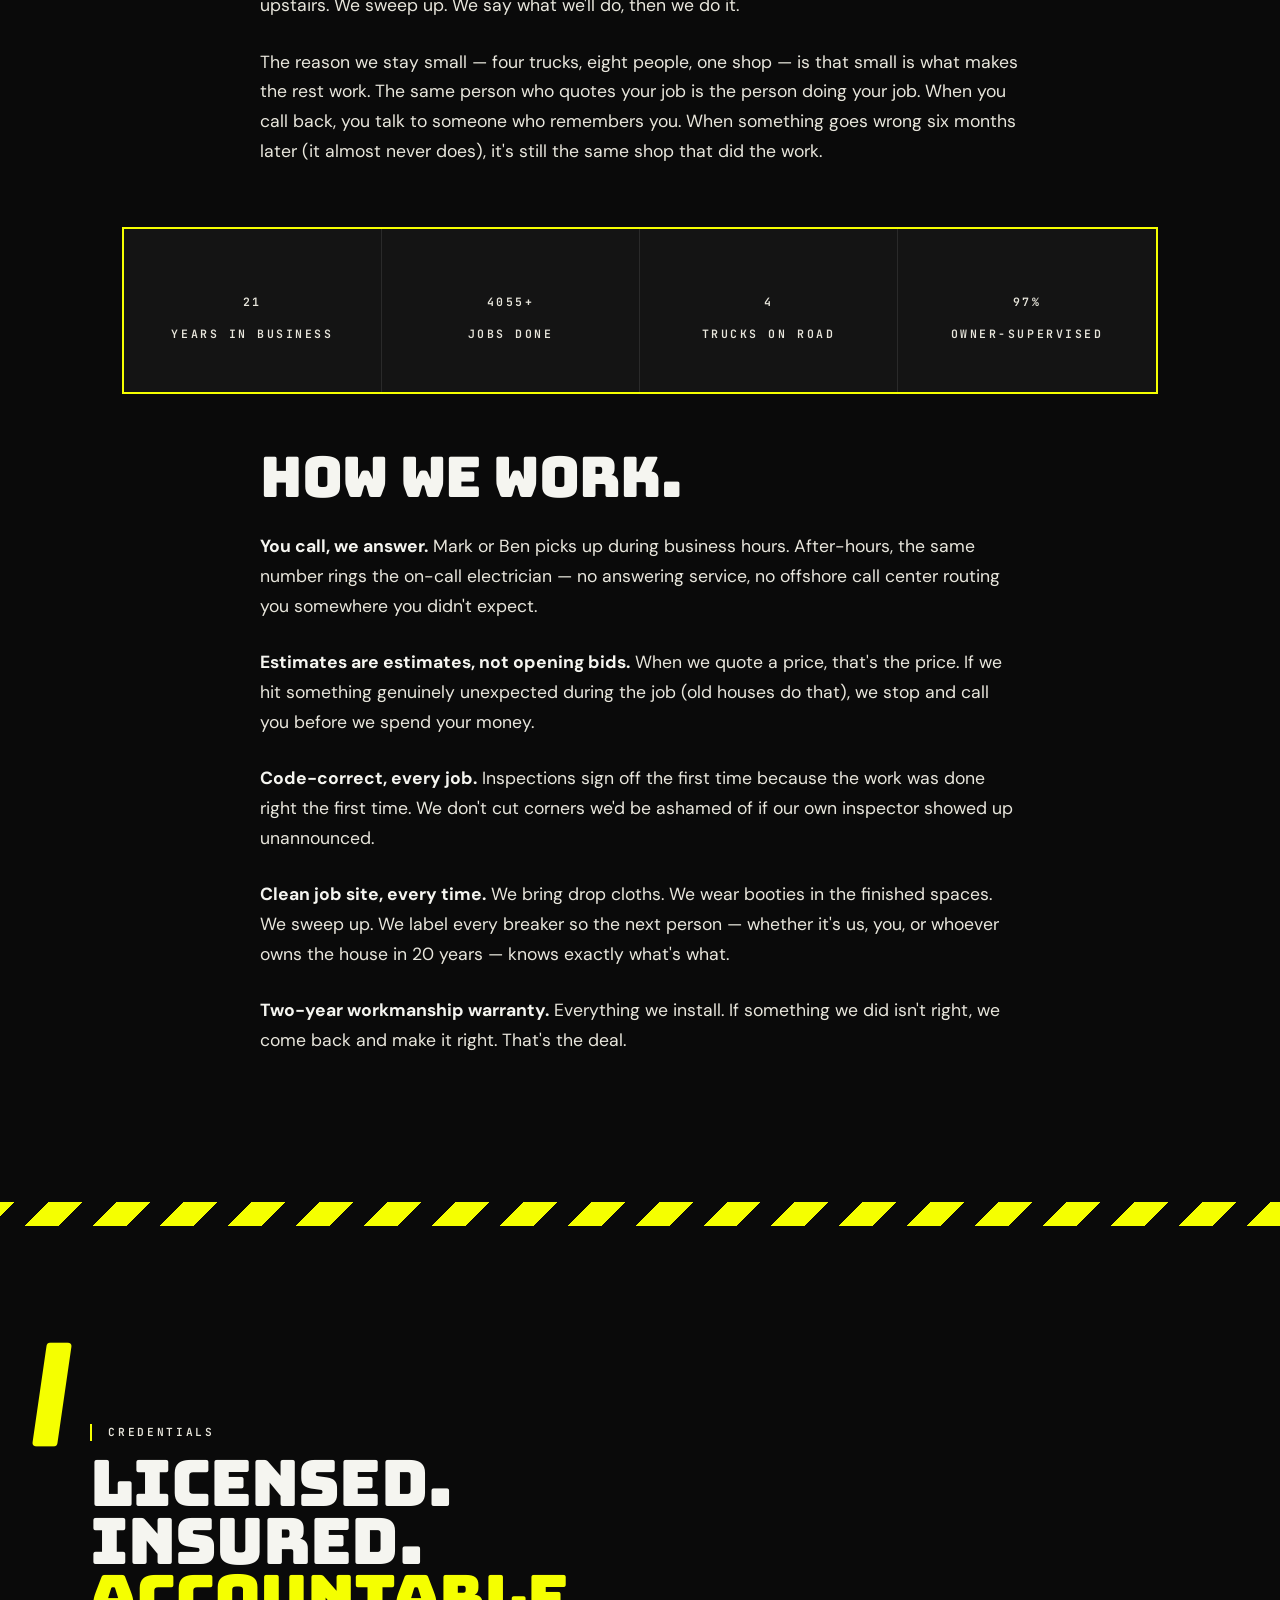
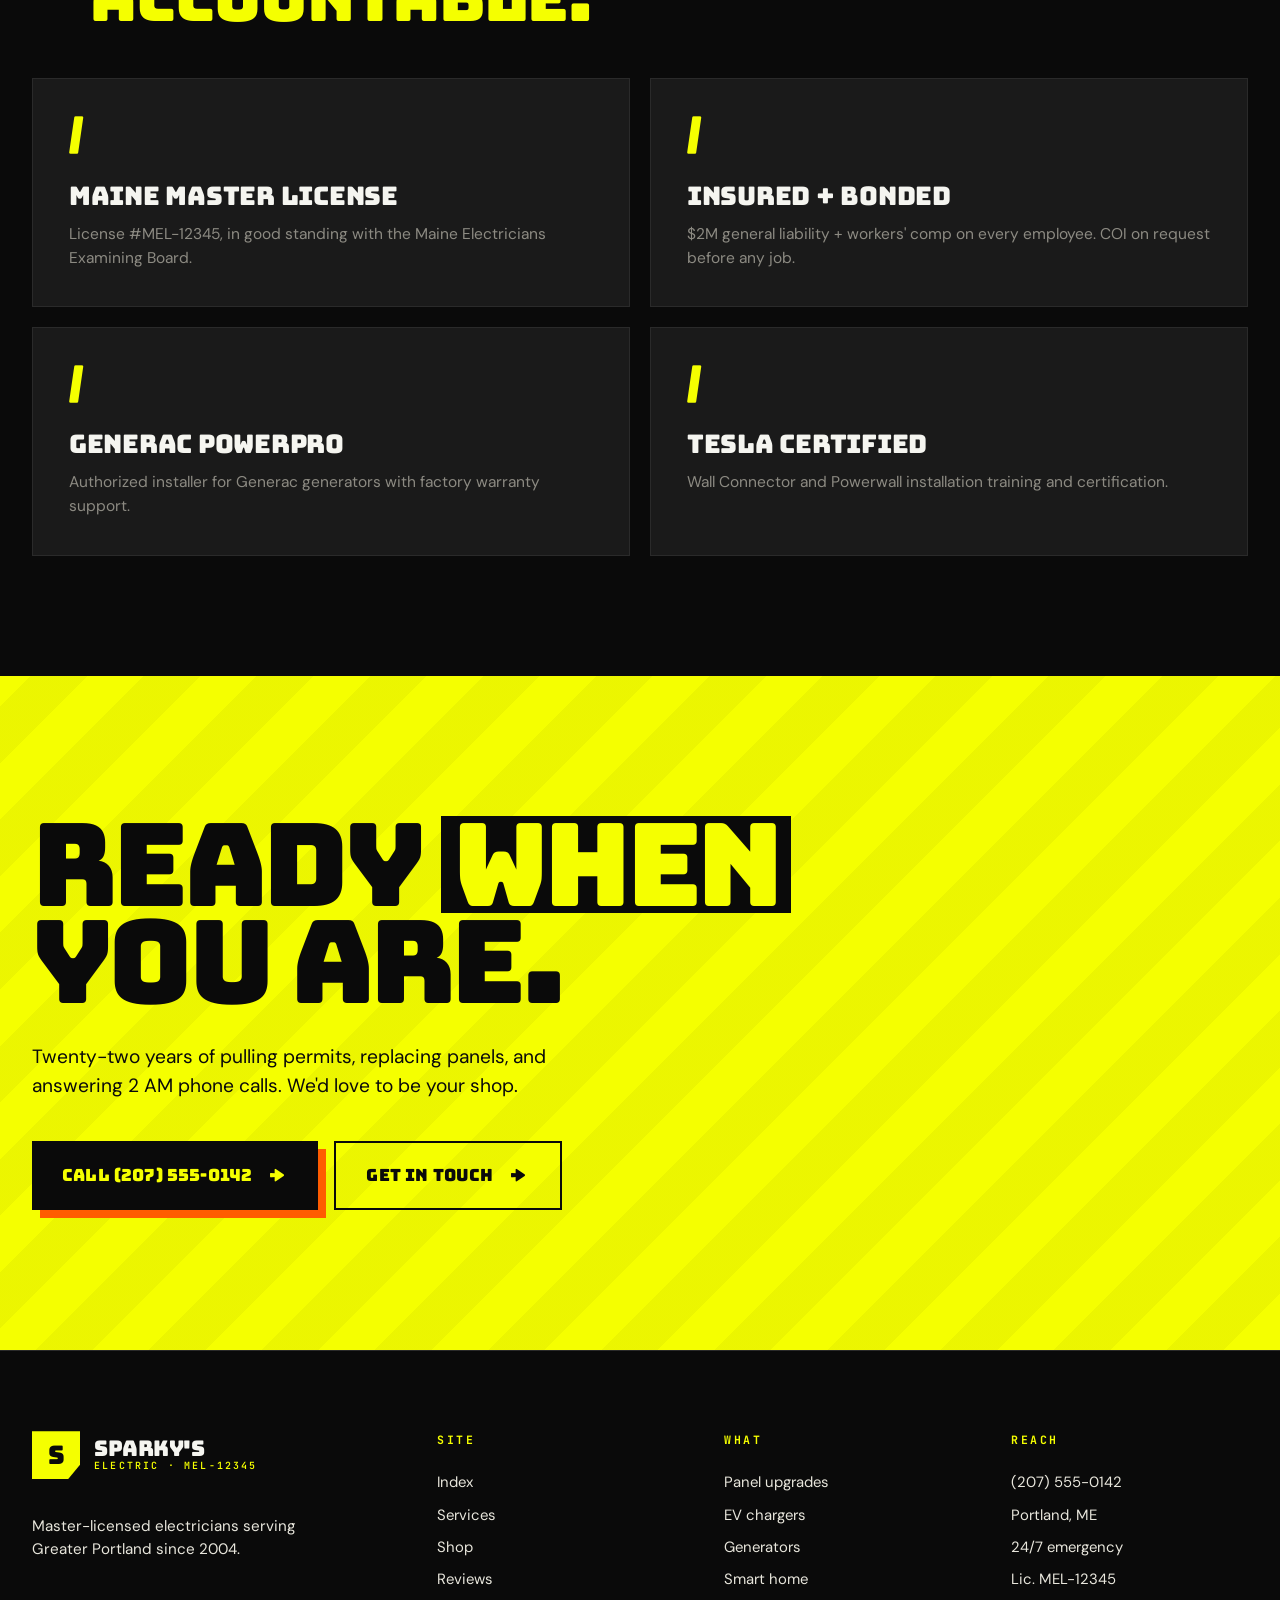
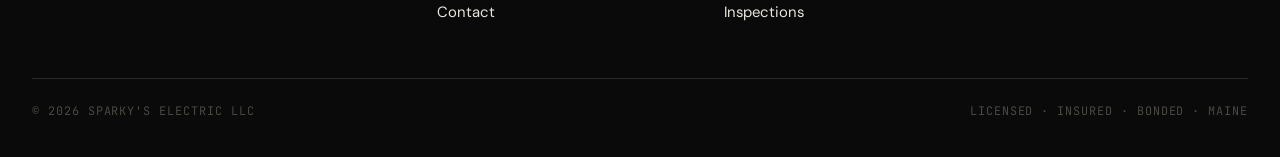
==== commit 626673ff: "v2 Voltage rebuild — Bungee + DM Sans, brutal industrial aesthetic per frontend-design skill" ====
--- a/about.html
+++ b/about.html
@@ -3,33 +3,33 @@
 <head>
   <meta charset="UTF-8" />
   <meta name="viewport" content="width=device-width, initial-scale=1" />
-  <title>About — Sparky's Electric, Portland ME</title>
-  <meta name="description" content="Family-owned master electricians serving Greater Portland Maine since 2004. Real owner, real shop, real accountability." />
+  <title>Shop — SPARKY'S Electric, Portland Maine</title>
+  <meta name="description" content="Family-owned master electricians serving Greater Portland Maine since 2004." />
   <link rel="preconnect" href="https://fonts.googleapis.com">
   <link rel="preconnect" href="https://fonts.gstatic.com" crossorigin>
-  <link href="https://fonts.googleapis.com/css2?family=Inter:wght@400;500;600;700&family=Space+Grotesk:wght@500;600;700;800&family=JetBrains+Mono:wght@400;500;600&display=swap" rel="stylesheet">
+  <link href="https://fonts.googleapis.com/css2?family=Bungee&family=DM+Sans:opsz,wght@9..40,400;9..40,500;9..40,600;9..40,700&family=JetBrains+Mono:wght@400;500;600;700&display=swap" rel="stylesheet">
   <link rel="stylesheet" href="styles.css">
 </head>
 <body>
 
-  <div class="topbar">
-    <div class="container">
-      <span class="pulse">24/7 emergency service · Licensed &amp; insured in ME</span>
-      <span>Portland, ME · <a href="tel:+12075550142" class="phone">(207) 555-0142</a></span>
+  <div class="voltage-strip">
+    <div class="marquee">
+      <span>24/7 EMERGENCY</span><span>LICENSED + INSURED MAINE</span><span>(207) 555-0142</span><span>PORTLAND ME</span><span>MASTER ELECTRICIANS</span><span>SINCE 2004</span>
+      <span>24/7 EMERGENCY</span><span>LICENSED + INSURED MAINE</span><span>(207) 555-0142</span><span>PORTLAND ME</span><span>MASTER ELECTRICIANS</span><span>SINCE 2004</span>
     </div>
   </div>
 
   <nav class="site-nav">
-    <div class="container">
+    <div class="wrap">
       <a href="index.html" class="brand">
-        <span class="bolt-mark"><svg viewBox="0 0 24 24" fill="none"><path d="M13 2L4 14h7l-2 8 9-12h-7l2-8z" fill="#0A1428"/></svg></span>
-        <span class="brand-name"><strong>SPARKY'S</strong><small>Electric</small></span>
+        <span class="brand-mark">S</span>
+        <span class="brand-name">SPARKY'S<small>Electric · MEL-12345</small></span>
       </a>
       <button class="nav-toggle" aria-label="Toggle menu">Menu</button>
-      <div class="nav-menu">
-        <a href="index.html">Home</a>
+      <div class="nav-items">
+        <a href="index.html">Index</a>
         <a href="services.html">Services</a>
-        <a href="about.html">About</a>
+        <a href="about.html">Shop</a>
         <a href="reviews.html">Reviews</a>
         <a href="contact.html">Contact</a>
         <a href="tel:+12075550142" class="nav-cta">(207) 555-0142</a>
@@ -38,131 +38,129 @@
   </nav>
 
   <section class="page-header">
-    <div class="container">
-      <div class="crumbs"><a href="index.html">Home</a><span>›</span><span>About</span></div>
-      <h1>Started in a one-truck garage. Same garage today.</h1>
-      <p>22 years, four trucks, the same family running the shop, the same belief that an electrician should be the easy phone call.</p>
+    <div class="wrap">
+      <div class="crumbs"><a href="index.html">INDEX</a><span>·</span>SHOP</div>
+      <h1 class="brutal">STARTED IN A<br>ONE-TRUCK GARAGE.<br><span class="accent">SAME GARAGE TODAY.</span></h1>
+      <p>Twenty-two years, four trucks, the same family running the shop, the same belief that an electrician should be the easy phone call.</p>
     </div>
   </section>
 
-  <section class="light">
-    <div class="container">
+  <div class="hazard-stripe"></div>
+
+  <section>
+    <div class="wrap-tight">
       <div class="story reveal">
-        <h2 style="text-align:center;color:var(--ink);margin-bottom:8px">Our story</h2>
-        <p style="text-align:center;color:var(--ink-soft);font-family:var(--font-mono);font-size:0.84rem;letter-spacing:0.16em;text-transform:uppercase;margin-bottom:40px">Portland, Maine · Est. 2004</p>
+        <p style="font-family:var(--font-mono);font-size:0.78rem;color:var(--volt);letter-spacing:0.22em;text-transform:uppercase;font-weight:600;margin-bottom:30px">PORTLAND, MAINE · EST. 2004 · LIC. MEL-12345</p>
 
         <p>Mark "Sparky" Donovan pulled his first permit in 1998 working under a master in South Portland. By 2004 he had his own master's license and a single Ford E-150 with the company name lettered by hand. Today the shop runs out of the same garage on Munjoy Hill — just with four trucks instead of one, and Mark's son Ben working alongside him.</p>
 
-        <p class="lede">"Cheap, fast, right — pick two. We picked fast and right. It's not the cheapest hourly in Portland. It's the one you'll call again."</p>
+        <div class="pull">CHEAP, FAST, RIGHT &mdash; <em>PICK TWO.</em><br>WE PICKED FAST AND RIGHT.<br>IT'S NOT THE CHEAPEST HOURLY IN PORTLAND.<br>IT'S THE ONE YOU'LL <em>CALL AGAIN.</em></div>
 
         <p>The principle hasn't changed since day one. Every job gets a real master on site, not a helper running unsupervised. Every quote is honest. Every panel gets every breaker labeled. We answer the phone at 2 AM when somebody's basement is dark and they have a baby upstairs. We sweep up. We say what we'll do, then we do it.</p>
 
         <p>The reason we stay small — four trucks, eight people, one shop — is that small is what makes the rest work. The same person who quotes your job is the person doing your job. When you call back, you talk to someone who remembers you. When something goes wrong six months later (it almost never does), it's still the same shop that did the work.</p>
       </div>
 
-      <div class="big-stats reveal delay-1">
+      <div class="big-stats reveal">
         <div>
-          <strong data-count="22" data-suffix="+">0</strong>
+          <strong><span data-count="22" data-suffix="">0</span></strong>
           <span>Years in business</span>
         </div>
         <div>
-          <strong data-count="4200" data-suffix="+">0</strong>
+          <strong><span data-count="4200" data-suffix="+">0</span></strong>
           <span>Jobs done</span>
         </div>
         <div>
-          <strong data-count="4" data-suffix="">0</strong>
-          <span>Trucks on the road</span>
+          <strong><span data-count="4" data-suffix="">0</span></strong>
+          <span>Trucks on road</span>
         </div>
         <div>
-          <strong data-count="100" data-suffix="%">0</strong>
+          <strong><span data-count="100" data-suffix="%">0</span></strong>
           <span>Owner-supervised</span>
         </div>
       </div>
 
       <div class="story reveal">
-        <h2 style="text-align:center;color:var(--ink);margin-bottom:30px">How we work</h2>
+        <h2 class="brutal" style="font-size:clamp(2rem,4.5vw,3.5rem);margin-bottom:30px;letter-spacing:-0.02em;">HOW WE WORK.</h2>
 
-        <p><strong>You call, we answer.</strong> Mark or Ben picks up the phone during business hours. After-hours, the same number rings the on-call electrician — no answering service, no offshore call center routing you somewhere you didn't expect.</p>
+        <p><strong style="color:var(--white);">You call, we answer.</strong> Mark or Ben picks up during business hours. After-hours, the same number rings the on-call electrician — no answering service, no offshore call center routing you somewhere you didn't expect.</p>
 
-        <p><strong>Estimates are estimates, not opening bids.</strong> When we quote a price, that's the price. If we hit something genuinely unexpected during the job (old houses do that), we stop and call you before we spend your money. The "additional charges" you sometimes hear about from other shops are not how this works.</p>
+        <p><strong style="color:var(--white);">Estimates are estimates, not opening bids.</strong> When we quote a price, that's the price. If we hit something genuinely unexpected during the job (old houses do that), we stop and call you before we spend your money.</p>
 
-        <p><strong>Code-correct, every job.</strong> Inspections sign off the first time because the work was done right the first time. We don't cut corners we'd be ashamed of if our own inspector showed up unannounced.</p>
+        <p><strong style="color:var(--white);">Code-correct, every job.</strong> Inspections sign off the first time because the work was done right the first time. We don't cut corners we'd be ashamed of if our own inspector showed up unannounced.</p>
 
-        <p><strong>Clean job site, every time.</strong> We bring drop cloths. We wear booties in the finished spaces. We sweep up. We label every breaker in the panel so the next person who opens it — whether it's us, you, or whoever owns the house in 20 years — knows exactly what's what.</p>
+        <p><strong style="color:var(--white);">Clean job site, every time.</strong> We bring drop cloths. We wear booties in the finished spaces. We sweep up. We label every breaker so the next person — whether it's us, you, or whoever owns the house in 20 years — knows exactly what's what.</p>
 
-        <p><strong>We stand behind the work.</strong> Two-year workmanship warranty on everything we install. If something we did isn't right, we come back and make it right. That's the deal.</p>
+        <p><strong style="color:var(--white);">Two-year workmanship warranty.</strong> Everything we install. If something we did isn't right, we come back and make it right. That's the deal.</p>
       </div>
     </div>
   </section>
 
-  <section class="warm">
-    <div class="container">
-      <div class="section-head reveal">
-        <span class="label">Credentials</span>
-        <h2 style="color:var(--ink)">Licensed. Insured. Inspected. Locally accountable.</h2>
+  <div class="hazard-stripe"></div>
+
+  <section>
+    <div class="wrap">
+      <div class="section-marker reveal">
+        <div><div class="num">/</div></div>
+        <div>
+          <div class="meta">CREDENTIALS</div>
+          <h2>LICENSED.<br>INSURED.<br><span class="accent" style="color:var(--volt);">ACCOUNTABLE.</span></h2>
+        </div>
       </div>
 
-      <div class="services-grid">
-        <div class="service-card reveal" style="background:#fff;border-color:rgba(0,0,0,0.08)">
-          <div class="service-icon">
-            <svg viewBox="0 0 24 24" fill="none" stroke="currentColor" stroke-width="2"><path d="M12 2l9 4v6c0 5-3.5 9.5-9 10-5.5-.5-9-5-9-10V6l9-4z"/></svg>
-          </div>
-          <h3 style="color:var(--ink)">Maine Master Electrician</h3>
-          <p style="color:var(--ink-mid)">License #ME-MEL-12345, in good standing with the Maine Electricians Examining Board.</p>
-        </div>
-        <div class="service-card reveal delay-1" style="background:#fff;border-color:rgba(0,0,0,0.08)">
-          <div class="service-icon">
-            <svg viewBox="0 0 24 24" fill="none" stroke="currentColor" stroke-width="2"><circle cx="12" cy="12" r="9"/><path d="M9 12l2 2 4-4" stroke-linecap="round" stroke-linejoin="round"/></svg>
-          </div>
-          <h3 style="color:var(--ink)">Fully insured &amp; bonded</h3>
-          <p style="color:var(--ink-mid)">$2M general liability + workers' comp on every employee. COI on request before any job.</p>
-        </div>
-        <div class="service-card reveal delay-2" style="background:#fff;border-color:rgba(0,0,0,0.08)">
-          <div class="service-icon">
-            <svg viewBox="0 0 24 24" fill="none" stroke="currentColor" stroke-width="2"><path d="M4 4h16v16H4z"/><path d="M9 4v16M15 4v16M4 9h16M4 15h16"/></svg>
-          </div>
-          <h3 style="color:var(--ink)">Generac PowerPro</h3>
-          <p style="color:var(--ink-mid)">Authorized installer for Generac generators with factory warranty support.</p>
-        </div>
-        <div class="service-card reveal" style="background:#fff;border-color:rgba(0,0,0,0.08)">
-          <div class="service-icon">
-            <svg viewBox="0 0 24 24" fill="none" stroke="currentColor" stroke-width="2"><path d="M12 22s8-4 8-12V4l-8-2-8 2v6c0 8 8 12 8 12z"/></svg>
-          </div>
-          <h3 style="color:var(--ink)">Tesla Certified Installer</h3>
-          <p style="color:var(--ink-mid)">Wall Connector and Powerwall installation training and certification.</p>
-        </div>
+      <div class="services">
+        <article class="svc half reveal">
+          <span class="svc-num">/</span>
+          <h3>Maine Master License</h3>
+          <p>License #MEL-12345, in good standing with the Maine Electricians Examining Board.</p>
+        </article>
+        <article class="svc half reveal delay-1">
+          <span class="svc-num">/</span>
+          <h3>Insured + bonded</h3>
+          <p>$2M general liability + workers' comp on every employee. COI on request before any job.</p>
+        </article>
+        <article class="svc half reveal delay-2">
+          <span class="svc-num">/</span>
+          <h3>Generac PowerPro</h3>
+          <p>Authorized installer for Generac generators with factory warranty support.</p>
+        </article>
+        <article class="svc half reveal delay-1">
+          <span class="svc-num">/</span>
+          <h3>Tesla Certified</h3>
+          <p>Wall Connector and Powerwall installation training and certification.</p>
+        </article>
       </div>
     </div>
   </section>
 
-  <section class="cta-band">
-    <div class="container">
-      <h2>Ready when you are.</h2>
-      <p>22 years of pulling permits, replacing panels, and answering 2 AM phone calls. We'd love to be your shop.</p>
-      <div class="cta-actions">
-        <a href="tel:+12075550142" class="btn btn-volt">Call (207) 555-0142</a>
-        <a href="contact.html" class="btn btn-ghost btn-arrow">Get in touch</a>
+  <section class="final">
+    <div class="wrap">
+      <h2 class="brutal">READY <span class="hl">WHEN</span><br>YOU ARE.</h2>
+      <p>Twenty-two years of pulling permits, replacing panels, and answering 2 AM phone calls. We'd love to be your shop.</p>
+      <div class="hero-actions">
+        <a href="tel:+12075550142" class="slab slab-volt">CALL (207) 555-0142 <span class="arrow">→</span></a>
+        <a href="contact.html" class="slab" style="background:transparent;color:var(--void);border:2px solid var(--void);">GET IN TOUCH <span class="arrow">→</span></a>
       </div>
     </div>
   </section>
 
   <footer class="site-footer">
-    <div class="container">
+    <div class="wrap">
       <div class="footer-grid">
         <div>
-          <a href="index.html" class="brand" style="margin-bottom:16px">
-            <span class="bolt-mark"><svg viewBox="0 0 24 24" fill="none"><path d="M13 2L4 14h7l-2 8 9-12h-7l2-8z" fill="#0A1428"/></svg></span>
-            <span class="brand-name"><strong>SPARKY'S</strong><small>Electric</small></span>
+          <a href="index.html" class="brand" style="margin-bottom:18px">
+            <span class="brand-mark">S</span>
+            <span class="brand-name">SPARKY'S<small>Electric · MEL-12345</small></span>
           </a>
-          <p style="color:var(--ash);max-width:280px;font-size:0.92rem">Master-licensed electricians serving Greater Portland since 2004. Family-owned, family-run.</p>
+          <p style="color:var(--bone);max-width:280px;font-size:0.95rem;margin-top:18px">Master-licensed electricians serving Greater Portland since 2004.</p>
         </div>
-        <div><h5>Site</h5><ul><li><a href="index.html">Home</a></li><li><a href="services.html">Services</a></li><li><a href="about.html">About</a></li><li><a href="reviews.html">Reviews</a></li><li><a href="contact.html">Contact</a></li></ul></div>
-        <div><h5>Services</h5><ul><li>Panel upgrades</li><li>EV chargers</li><li>Generators</li><li>Smart-home wiring</li><li>Code &amp; inspection</li></ul></div>
-        <div><h5>Contact</h5><ul><li><a href="tel:+12075550142">(207) 555-0142</a></li><li>Portland, ME</li><li>24/7 emergency line</li><li>Master license #ME-MEL-12345</li></ul></div>
+        <div><h5>Site</h5><ul><li><a href="index.html">Index</a></li><li><a href="services.html">Services</a></li><li><a href="about.html">Shop</a></li><li><a href="reviews.html">Reviews</a></li><li><a href="contact.html">Contact</a></li></ul></div>
+        <div><h5>What</h5><ul><li>Panel upgrades</li><li>EV chargers</li><li>Generators</li><li>Smart home</li><li>Inspections</li></ul></div>
+        <div><h5>Reach</h5><ul><li><a href="tel:+12075550142">(207) 555-0142</a></li><li>Portland, ME</li><li>24/7 emergency</li><li>Lic. MEL-12345</li></ul></div>
       </div>
       <div class="footer-bottom">
-        <span>© <span data-year>2026</span> Sparky's Electric LLC · All rights reserved</span>
-        <span>Licensed · Insured · Bonded in Maine</span>
+        <span>© <span data-year>2026</span> SPARKY'S ELECTRIC LLC</span>
+        <span>LICENSED · INSURED · BONDED · MAINE</span>
       </div>
     </div>
   </footer>
--- a/styles.css
+++ b/styles.css
@@ -1,860 +1,921 @@
 /* =========================================================
-   Sparky's Electric — Brand System
-   Palette: midnight navy + electric yellow + warm white
-   Aesthetic: bold, energetic, modern, with circuit motifs
+   Sparky's Electric — v2 "Voltage"
+   Aesthetic: industrial-brutalist meets blueprint
+   Per anthropic-skills/frontend-design — bold, distinctive,
+   no Inter, no Space Grotesk, no AI-template clichés.
    ========================================================= */
 
 :root {
-  --midnight: #0A1428;
-  --midnight-deep: #050B17;
-  --midnight-soft: #14243F;
-  --midnight-card: #1A2C4A;
-
-  --volt: #FFE600;
-  --volt-soft: #F0D420;
-  --volt-glow: rgba(255, 230, 0, 0.35);
-
-  --copper: #FF7F2A;
-  --crimson: #FF3D5A;
-
-  --paper: #FAFAF7;
-  --paper-warm: #F2F0E8;
-  --ash: #E8E6DD;
-  --ink: #0A1428;
-  --ink-mid: #4A5468;
-  --ink-soft: #7A8294;
-
-  --max: 1200px;
-  --radius: 6px;
-  --radius-lg: 14px;
-  --radius-pill: 999px;
-
-  --shadow-volt: 0 0 30px rgba(255, 230, 0, 0.4);
-  --shadow-deep: 0 20px 60px -20px rgba(0, 0, 0, 0.6);
-  --shadow-card: 0 8px 24px rgba(10, 20, 40, 0.4);
-
-  --font-display: "Space Grotesk", -apple-system, BlinkMacSystemFont, sans-serif;
-  --font-body: "Inter", -apple-system, BlinkMacSystemFont, sans-serif;
-  --font-mono: "JetBrains Mono", "SF Mono", Menlo, monospace;
-}
-
-* { box-sizing: border-box; }
-html { scroll-behavior: smooth; }
+  --void: #0A0A0A;
+  --void-soft: #141414;
+  --void-card: #1A1A1A;
+
+  --volt: #F5FF00;            /* high-voltage yellow — primary accent */
+  --volt-dim: #C8D000;        /* dimmer for press states */
+  --hazard: #FF5C00;          /* hazard orange — danger / emergency */
+
+  --white: #F5F5F0;           /* near-white, slightly warm */
+  --bone: #E8E6DC;
+  --stone: #8C8A82;
+  --concrete: #4A4842;
+
+  --grain-strength: 0.06;
+
+  --font-brutal: 'Bungee', 'Impact', 'Arial Black', sans-serif;
+  --font-body: 'DM Sans', system-ui, -apple-system, sans-serif;
+  --font-mono: 'JetBrains Mono', 'Courier New', monospace;
+}
+
+* { box-sizing: border-box; margin: 0; padding: 0; }
+
+html { scroll-behavior: smooth; -webkit-font-smoothing: antialiased; }
 
 body {
-  margin: 0;
   font-family: var(--font-body);
-  background: var(--midnight);
-  color: var(--paper);
-  line-height: 1.6;
-  font-size: 16px;
-  -webkit-font-smoothing: antialiased;
-  -moz-osx-font-smoothing: grayscale;
+  background: var(--void);
+  color: var(--white);
+  font-size: 17px;
+  line-height: 1.5;
+  font-weight: 400;
   overflow-x: hidden;
-}
+  position: relative;
+}
+
+/* Grain overlay across entire site */
+body::before {
+  content: "";
+  position: fixed;
+  inset: 0;
+  pointer-events: none;
+  z-index: 1000;
+  opacity: var(--grain-strength);
+  background-image: url("data:image/svg+xml,%3Csvg viewBox='0 0 200 200' xmlns='http://www.w3.org/2000/svg'%3E%3Cfilter id='n'%3E%3CfeTurbulence type='fractalNoise' baseFrequency='0.9' numOctaves='3'/%3E%3CfeColorMatrix values='0 0 0 0 1 0 0 0 0 1 0 0 0 0 1 0 0 0 0.5 0'/%3E%3C/filter%3E%3Crect width='100%25' height='100%25' filter='url(%23n)'/%3E%3C/svg%3E");
+}
+
+a { color: var(--volt); text-decoration: none; transition: color .15s; }
+a:hover { color: var(--white); }
 
 img { max-width: 100%; display: block; }
-a { color: var(--volt); text-decoration: none; transition: color .2s; }
-a:hover { color: var(--volt-soft); }
-
-h1, h2, h3, h4 {
-  font-family: var(--font-display);
-  font-weight: 700;
+
+/* ---------- Typography ---------- */
+.brutal {
+  font-family: var(--font-brutal);
+  font-weight: 400;
   letter-spacing: -0.02em;
-  line-height: 1.05;
-  margin: 0 0 0.5em;
-  color: var(--paper);
-}
-
-h1 { font-size: clamp(2.8rem, 7vw, 5.5rem); font-weight: 800; }
-h2 { font-size: clamp(2rem, 4.5vw, 3.5rem); font-weight: 700; }
-h3 { font-size: 1.6rem; }
-h4 { font-size: 1.15rem; }
+  line-height: 0.85;
+  text-transform: uppercase;
+}
+.mono {
+  font-family: var(--font-mono);
+  font-weight: 500;
+  letter-spacing: 0.04em;
+}
+
+h1, h2, h3 { font-family: var(--font-brutal); font-weight: 400; line-height: 0.9; text-transform: uppercase; letter-spacing: -0.015em; }
 
 p { margin: 0 0 1em; }
 
-.container {
-  max-width: var(--max);
+/* ---------- Layout ---------- */
+.wrap {
+  max-width: 1400px;
   margin: 0 auto;
-  padding: 0 28px;
-}
-
-/* ---------- Top utility bar ---------- */
-.topbar {
-  background: var(--midnight-deep);
-  color: var(--ink-soft);
-  font-size: 0.82rem;
+  padding: 0 32px;
+}
+.wrap-tight {
+  max-width: 1100px;
+  margin: 0 auto;
+  padding: 0 32px;
+}
+
+/* ---------- Top voltage strip ---------- */
+.voltage-strip {
+  background: var(--volt);
+  color: var(--void);
   padding: 10px 0;
-  border-bottom: 1px solid rgba(255, 230, 0, 0.08);
-  position: relative;
-}
-.topbar::after {
-  content: "";
-  position: absolute;
-  left: 0; right: 0; bottom: 0;
-  height: 1px;
-  background: linear-gradient(90deg, transparent, var(--volt) 20%, var(--volt) 80%, transparent);
-  opacity: 0.4;
-}
-.topbar .container {
+  font-family: var(--font-mono);
+  font-size: 0.72rem;
+  font-weight: 600;
+  letter-spacing: 0.18em;
+  text-transform: uppercase;
+  position: relative;
+  z-index: 10;
+  overflow: hidden;
+}
+.voltage-strip .marquee {
   display: flex;
-  justify-content: space-between;
-  align-items: center;
-  flex-wrap: wrap;
-  gap: 16px;
-}
-.topbar .pulse {
-  display: inline-flex;
-  align-items: center;
-  gap: 8px;
-  color: var(--paper);
-}
-.topbar .pulse::before {
-  content: "";
-  width: 8px; height: 8px;
-  background: var(--volt);
-  border-radius: 50%;
-  box-shadow: 0 0 12px var(--volt);
-  animation: pulse 1.6s ease-in-out infinite;
-}
-@keyframes pulse {
-  0%, 100% { opacity: 1; transform: scale(1); }
-  50% { opacity: 0.5; transform: scale(1.4); }
-}
-.topbar .phone {
-  font-family: var(--font-display);
-  font-weight: 700;
-  color: var(--volt);
-  letter-spacing: 0.03em;
+  gap: 60px;
+  animation: scroll-strip 30s linear infinite;
+  white-space: nowrap;
+}
+@keyframes scroll-strip {
+  0% { transform: translateX(0); }
+  100% { transform: translateX(-50%); }
+}
+.voltage-strip .marquee span::after {
+  content: "⚡";
+  margin-left: 60px;
+  color: var(--void);
 }
 
 /* ---------- Nav ---------- */
 .site-nav {
-  background: rgba(10, 20, 40, 0.85);
-  backdrop-filter: blur(16px);
-  -webkit-backdrop-filter: blur(16px);
   position: sticky;
   top: 0;
-  z-index: 50;
-  border-bottom: 1px solid rgba(255, 230, 0, 0.1);
-}
-.site-nav .container {
+  z-index: 100;
+  background: var(--void);
+  border-bottom: 1px solid rgba(245, 255, 0, 0.15);
+}
+.site-nav .wrap {
   display: flex;
   align-items: center;
   justify-content: space-between;
-  padding-top: 18px;
-  padding-bottom: 18px;
+  padding-top: 22px;
+  padding-bottom: 22px;
 }
 
 .brand {
   display: inline-flex;
   align-items: center;
-  gap: 12px;
-  color: var(--paper);
-  font-family: var(--font-display);
-  font-weight: 800;
-  font-size: 1.2rem;
-  letter-spacing: -0.02em;
-}
-.brand:hover { color: var(--paper); }
-.bolt-mark {
-  width: 38px; height: 38px;
+  gap: 14px;
+  color: var(--white);
+}
+.brand:hover { color: var(--white); }
+.brand-mark {
+  width: 48px; height: 48px;
   background: var(--volt);
   display: grid; place-items: center;
-  border-radius: 8px;
-  position: relative;
-  box-shadow: var(--shadow-volt);
-}
-.bolt-mark svg { width: 22px; height: 22px; }
-.brand-name { display: flex; flex-direction: column; line-height: 1; }
-.brand-name strong { font-size: 1.2rem; }
+  color: var(--void);
+  font-family: var(--font-brutal);
+  font-size: 1.6rem;
+  position: relative;
+  clip-path: polygon(0 0, 100% 0, 100% 70%, 75% 100%, 0 100%);
+}
+.brand-name {
+  font-family: var(--font-brutal);
+  font-size: 1.35rem;
+  letter-spacing: -0.02em;
+  text-transform: uppercase;
+  line-height: 0.9;
+}
 .brand-name small {
+  display: block;
   font-family: var(--font-mono);
   font-size: 0.62rem;
   color: var(--volt);
   letter-spacing: 0.22em;
   margin-top: 4px;
-  text-transform: uppercase;
-}
-
-.nav-menu {
+  font-weight: 600;
+}
+
+.nav-items {
   display: flex;
   align-items: center;
-  gap: 32px;
-}
-.nav-menu a {
-  color: var(--ash);
-  font-weight: 500;
-  font-size: 0.93rem;
+  gap: 36px;
+}
+.nav-items a {
+  color: var(--bone);
+  font-family: var(--font-mono);
+  font-size: 0.78rem;
+  font-weight: 600;
+  letter-spacing: 0.18em;
+  text-transform: uppercase;
   padding: 6px 0;
-  border-bottom: 1.5px solid transparent;
-  transition: all .2s;
-  letter-spacing: 0.02em;
-}
-.nav-menu a:hover, .nav-menu a.active {
-  color: var(--volt);
-  border-bottom-color: var(--volt);
-}
+  position: relative;
+  transition: color .15s;
+}
+.nav-items a::after {
+  content: "";
+  position: absolute;
+  left: 0; bottom: -2px;
+  width: 0; height: 2px;
+  background: var(--volt);
+  transition: width .2s;
+}
+.nav-items a:hover,
+.nav-items a.active { color: var(--volt); }
+.nav-items a:hover::after,
+.nav-items a.active::after { width: 100%; }
+
 .nav-cta {
   background: var(--volt);
-  color: var(--midnight) !important;
-  padding: 10px 20px;
-  border-radius: var(--radius-pill);
-  font-weight: 700;
-  border-bottom: none !important;
-  font-size: 0.88rem !important;
-  transition: all .15s !important;
-  box-shadow: 0 4px 14px rgba(255, 230, 0, 0.3);
-}
+  color: var(--void) !important;
+  padding: 12px 22px;
+  font-family: var(--font-brutal) !important;
+  font-size: 0.92rem !important;
+  letter-spacing: 0.02em !important;
+  text-transform: uppercase;
+  clip-path: polygon(0 0, 100% 0, 100% 80%, 92% 100%, 0 100%);
+}
+.nav-cta::after { display: none; }
 .nav-cta:hover {
-  color: var(--midnight) !important;
-  transform: translateY(-1px);
-  box-shadow: 0 6px 20px rgba(255, 230, 0, 0.5);
-  border-bottom-color: transparent !important;
+  background: var(--white);
+  color: var(--void) !important;
 }
 
 .nav-toggle {
   display: none;
   background: transparent;
-  border: 1px solid var(--volt);
-  color: var(--volt);
-  padding: 8px 14px;
+  border: 2px solid var(--volt);
+  color: var(--volt);
+  padding: 8px 16px;
+  font-family: var(--font-mono);
+  font-weight: 700;
+  font-size: 0.7rem;
+  letter-spacing: 0.2em;
   cursor: pointer;
-  border-radius: 4px;
+}
+
+/* ---------- Hazard stripe divider ---------- */
+.hazard-stripe {
+  height: 24px;
+  background: repeating-linear-gradient(
+    -45deg,
+    var(--volt) 0,
+    var(--volt) 24px,
+    var(--void) 24px,
+    var(--void) 48px
+  );
+  position: relative;
+}
+
+/* ---------- Hero ---------- */
+.hero {
+  position: relative;
+  padding: 80px 0 120px;
+  overflow: hidden;
+  background: var(--void);
+}
+
+/* Schematic background — animated SVG lines */
+.hero-schematic {
+  position: absolute;
+  inset: 0;
+  width: 100%; height: 100%;
+  pointer-events: none;
+  opacity: 0.18;
+}
+.hero-schematic path {
+  fill: none;
+  stroke: var(--volt);
+  stroke-width: 1.5;
+  stroke-dasharray: 2000;
+  stroke-dashoffset: 2000;
+  animation: draw 8s linear forwards infinite;
+}
+.hero-schematic path:nth-child(2) { animation-delay: 1.5s; }
+.hero-schematic path:nth-child(3) { animation-delay: 3s; }
+.hero-schematic path:nth-child(4) { animation-delay: 4.5s; }
+@keyframes draw {
+  to { stroke-dashoffset: -2000; }
+}
+
+.hero .wrap {
+  position: relative;
+  z-index: 2;
+  display: grid;
+  grid-template-columns: 1fr auto;
+  gap: 60px;
+  align-items: end;
+  min-height: 75vh;
+}
+
+/* Vertical rotated lettering on the right */
+.hero-vertical {
+  writing-mode: vertical-rl;
+  transform: rotate(180deg);
+  font-family: var(--font-brutal);
+  font-size: clamp(1rem, 1.4vw, 1.3rem);
+  letter-spacing: 0.42em;
+  color: var(--volt);
+  align-self: stretch;
+  display: flex;
+  align-items: flex-start;
+  padding-top: 60px;
+  text-transform: uppercase;
+  white-space: nowrap;
+}
+.hero-vertical span {
+  color: var(--stone);
+}
+
+.hero-meta {
+  font-family: var(--font-mono);
+  font-size: 0.72rem;
+  color: var(--volt);
+  letter-spacing: 0.22em;
+  text-transform: uppercase;
   font-weight: 600;
-}
-
-/* ---------- Buttons ---------- */
-.btn {
+  margin-bottom: 36px;
+  display: flex;
+  align-items: center;
+  gap: 14px;
+}
+.hero-meta::before {
+  content: "";
+  width: 36px;
+  height: 1px;
+  background: var(--volt);
+}
+
+.hero h1 {
+  font-size: clamp(3.5rem, 11vw, 10rem);
+  margin-bottom: 36px;
+  letter-spacing: -0.03em;
+  line-height: 0.85;
+}
+.hero h1 .line { display: block; }
+.hero h1 .accent {
+  color: var(--volt);
+  display: inline-block;
+  position: relative;
+}
+.hero h1 .accent::after {
+  content: "";
+  position: absolute;
+  bottom: 0.04em;
+  left: -0.05em;
+  right: -0.05em;
+  height: 0.18em;
+  background: var(--volt);
+  opacity: 0.18;
+  z-index: -1;
+  transform: skewX(-12deg);
+}
+
+.hero .stripe {
+  display: inline-block;
+  background: var(--hazard);
+  color: var(--void);
+  padding: 4px 10px;
+  font-family: var(--font-brutal);
+  letter-spacing: 0;
+  transform: rotate(-2deg);
+}
+
+.hero p.lede {
+  max-width: 540px;
+  font-size: 1.2rem;
+  color: var(--bone);
+  margin-bottom: 48px;
+  line-height: 1.55;
+}
+
+.hero-actions {
+  display: flex;
+  gap: 16px;
+  flex-wrap: wrap;
+}
+
+/* ---------- Buttons (industrial slabs) ---------- */
+.slab {
   display: inline-flex;
   align-items: center;
-  justify-content: center;
-  gap: 10px;
-  padding: 16px 32px;
-  font-family: var(--font-display);
+  gap: 14px;
+  padding: 20px 30px;
+  font-family: var(--font-brutal);
+  font-size: 1.05rem;
+  letter-spacing: 0.01em;
+  text-transform: uppercase;
+  cursor: pointer;
+  border: none;
+  text-decoration: none;
+  transition: all .15s;
+  position: relative;
+  overflow: hidden;
+}
+.slab-volt {
+  background: var(--volt);
+  color: var(--void);
+  box-shadow: 6px 6px 0 var(--hazard);
+}
+.slab-volt:hover {
+  color: var(--void);
+  transform: translate(-3px, -3px);
+  box-shadow: 9px 9px 0 var(--hazard);
+}
+.slab-volt:active {
+  transform: translate(3px, 3px);
+  box-shadow: 0 0 0 var(--hazard);
+}
+.slab-ghost {
+  background: transparent;
+  color: var(--white);
+  border: 2px solid var(--white);
+}
+.slab-ghost:hover {
+  background: var(--white);
+  color: var(--void);
+}
+
+.slab .arrow { font-size: 1.3em; line-height: 1; transition: transform .2s; }
+.slab:hover .arrow { transform: translateX(4px); }
+
+/* ---------- Counters strip (below hero, full-bleed) ---------- */
+.counters {
+  background: var(--void);
+  border-top: 2px solid var(--volt);
+  border-bottom: 2px solid var(--volt);
+  padding: 0;
+  margin-top: 60px;
+  position: relative;
+  z-index: 2;
+}
+.counters-grid {
+  display: grid;
+  grid-template-columns: repeat(4, 1fr);
+}
+.counter {
+  padding: 40px 32px;
+  border-right: 1px solid rgba(245, 255, 0, 0.2);
+  position: relative;
+}
+.counter:last-child { border-right: none; }
+.counter .num {
+  font-family: var(--font-brutal);
+  font-size: clamp(3rem, 6vw, 5rem);
+  color: var(--volt);
+  line-height: 0.85;
+  letter-spacing: -0.03em;
+  display: block;
+  margin-bottom: 14px;
+}
+.counter .label {
+  font-family: var(--font-mono);
+  font-size: 0.7rem;
+  color: var(--bone);
+  letter-spacing: 0.22em;
+  text-transform: uppercase;
+  font-weight: 600;
+}
+
+/* ---------- Section base ---------- */
+section { padding: 120px 0; position: relative; }
+
+.section-marker {
+  display: flex;
+  align-items: baseline;
+  gap: 24px;
+  margin-bottom: 50px;
+}
+.section-marker .num {
+  font-family: var(--font-brutal);
+  font-size: clamp(5rem, 9vw, 8rem);
+  color: var(--volt);
+  line-height: 0.85;
+  letter-spacing: -0.05em;
+}
+.section-marker .meta {
+  font-family: var(--font-mono);
+  font-size: 0.7rem;
+  color: var(--bone);
+  letter-spacing: 0.24em;
+  text-transform: uppercase;
+  font-weight: 600;
+  border-left: 2px solid var(--volt);
+  padding-left: 16px;
+}
+.section-marker h2 {
+  font-size: clamp(2.5rem, 5vw, 4.5rem);
+  margin-top: 14px;
+  max-width: 16ch;
+}
+
+/* ---------- Services — bento with big numbers ---------- */
+.services {
+  display: grid;
+  grid-template-columns: repeat(12, 1fr);
+  gap: 20px;
+}
+.svc {
+  background: var(--void-card);
+  border: 1px solid #2A2A2A;
+  padding: 36px;
+  position: relative;
+  transition: all .25s;
+  overflow: hidden;
+  cursor: default;
+}
+.svc.tall { grid-column: span 4; grid-row: span 2; }
+.svc.wide { grid-column: span 8; }
+.svc.std  { grid-column: span 4; }
+.svc.half { grid-column: span 6; }
+
+.svc::before {
+  content: "";
+  position: absolute;
+  top: 0; left: 0;
+  width: 100%; height: 4px;
+  background: var(--volt);
+  transform: scaleX(0);
+  transform-origin: left;
+  transition: transform .3s;
+}
+.svc:hover {
+  background: var(--void-soft);
+  border-color: var(--volt);
+  transform: translateY(-4px);
+}
+.svc:hover::before { transform: scaleX(1); }
+
+.svc-num {
+  font-family: var(--font-brutal);
+  font-size: 2.6rem;
+  color: var(--volt);
+  line-height: 1;
+  letter-spacing: -0.04em;
+  margin-bottom: 28px;
+  display: block;
+}
+.svc h3 {
+  font-size: 1.6rem;
+  margin-bottom: 14px;
+  letter-spacing: -0.01em;
+}
+.svc p {
+  color: var(--stone);
+  font-size: 0.97rem;
+  margin: 0;
+  line-height: 1.55;
+}
+.svc.tall h3 { font-size: 2.2rem; }
+.svc.tall p { font-size: 1.05rem; }
+
+/* ---------- Diagonal cut sections ---------- */
+.cut-top {
+  clip-path: polygon(0 4%, 100% 0, 100% 100%, 0 100%);
+}
+.cut-bottom {
+  clip-path: polygon(0 0, 100% 0, 100% 96%, 0 100%);
+}
+
+/* ---------- Editorial split — "Why" section ---------- */
+.editorial {
+  display: grid;
+  grid-template-columns: 1fr 1fr;
+  gap: 80px;
+  align-items: start;
+}
+.editorial-lede {
+  font-size: clamp(2rem, 3.5vw, 3rem);
+  font-family: var(--font-brutal);
+  line-height: 0.95;
+  letter-spacing: -0.02em;
+  text-transform: uppercase;
+}
+.editorial-lede em {
+  color: var(--hazard);
+  font-style: normal;
+}
+
+.principles {
+  list-style: none;
+}
+.principles li {
+  padding: 24px 0;
+  border-top: 1px solid #2A2A2A;
+  display: grid;
+  grid-template-columns: 60px 1fr;
+  gap: 24px;
+  align-items: start;
+}
+.principles li:first-child { border-top: none; padding-top: 0; }
+.principles .marker {
+  font-family: var(--font-mono);
+  color: var(--volt);
+  font-size: 0.74rem;
+  letter-spacing: 0.2em;
   font-weight: 700;
-  font-size: 0.95rem;
-  letter-spacing: 0.04em;
-  text-transform: uppercase;
-  border-radius: var(--radius-pill);
-  border: none;
-  cursor: pointer;
-  transition: all .2s;
-  text-decoration: none;
+  padding-top: 6px;
+}
+.principles h4 {
+  font-family: var(--font-body);
+  font-size: 1.2rem;
+  font-weight: 600;
+  letter-spacing: 0;
+  text-transform: none;
+  color: var(--white);
+  margin-bottom: 6px;
+  line-height: 1.3;
+}
+.principles p { color: var(--stone); margin: 0; font-size: 0.97rem; }
+
+/* ---------- Testimonials — index-card stacked ---------- */
+.testimonials-strip {
+  display: grid;
+  grid-template-columns: repeat(3, 1fr);
+  gap: 24px;
+}
+.tcard {
+  background: var(--void-card);
+  border: 1px solid #2A2A2A;
+  padding: 36px 32px;
+  position: relative;
+  transition: all .25s;
+}
+.tcard::before {
+  content: "★★★★★";
+  display: block;
+  color: var(--volt);
+  font-size: 1.1rem;
+  letter-spacing: 0.2em;
+  margin-bottom: 22px;
+}
+.tcard blockquote {
+  font-family: var(--font-body);
+  font-size: 1.05rem;
+  line-height: 1.5;
+  color: var(--white);
+  margin: 0 0 28px;
+  font-weight: 500;
+}
+.tcard cite {
+  font-style: normal;
+  display: block;
+  font-family: var(--font-mono);
+  font-size: 0.72rem;
+  letter-spacing: 0.16em;
+  text-transform: uppercase;
+  color: var(--volt);
+  font-weight: 600;
+}
+.tcard cite small {
+  color: var(--stone);
+  display: block;
+  margin-top: 4px;
+  letter-spacing: 0.12em;
+  font-weight: 500;
+}
+.tcard:hover {
+  background: var(--void-soft);
+  border-color: var(--volt);
+}
+
+/* ---------- Service area — split ---------- */
+.area {
+  display: grid;
+  grid-template-columns: 1fr 1.1fr;
+  gap: 80px;
+  align-items: center;
+}
+.towns {
+  list-style: none;
+  display: grid;
+  grid-template-columns: repeat(2, 1fr);
+  gap: 0;
+  margin-top: 30px;
+  border-top: 2px solid var(--volt);
+}
+.towns li {
+  padding: 16px 0 16px 18px;
+  border-bottom: 1px solid #2A2A2A;
+  font-family: var(--font-mono);
+  font-size: 0.92rem;
+  color: var(--white);
+  letter-spacing: 0.05em;
+  position: relative;
+}
+.towns li:nth-child(odd) { border-right: 1px solid #2A2A2A; padding-right: 18px; margin-right: -1px; }
+.towns li::before {
+  content: "▸";
+  color: var(--volt);
+  margin-right: 12px;
+}
+
+.dispatch {
+  background: var(--volt);
+  color: var(--void);
+  padding: 50px 40px;
+  position: relative;
+}
+.dispatch::after {
+  content: "";
+  position: absolute;
+  bottom: -16px; right: -16px;
+  width: 60%; height: 60%;
+  border: 4px solid var(--hazard);
+  z-index: -1;
+}
+.dispatch .label {
+  font-family: var(--font-mono);
+  font-size: 0.72rem;
+  letter-spacing: 0.22em;
+  text-transform: uppercase;
+  font-weight: 700;
+  margin-bottom: 14px;
+  display: block;
+}
+.dispatch h3 {
+  font-size: 2.4rem;
+  margin-bottom: 18px;
+  color: var(--void);
+  letter-spacing: -0.02em;
+}
+.dispatch .phone-big {
+  font-family: var(--font-brutal);
+  font-size: clamp(2.4rem, 5vw, 3.6rem);
+  color: var(--void);
+  display: block;
+  margin: 20px 0 6px;
+  letter-spacing: -0.03em;
+  line-height: 0.9;
+}
+.dispatch .hours {
+  font-family: var(--font-mono);
+  font-size: 0.82rem;
+  letter-spacing: 0.08em;
+  font-weight: 600;
+}
+.dispatch .slab-volt {
+  background: var(--void);
+  color: var(--volt);
+  margin-top: 28px;
+  box-shadow: 6px 6px 0 var(--hazard);
+}
+.dispatch .slab-volt:hover {
+  color: var(--volt);
+  transform: translate(-3px, -3px);
+  box-shadow: 9px 9px 0 var(--hazard);
+}
+
+/* ---------- Final CTA — massive brutal ---------- */
+.final {
+  background: var(--volt);
+  color: var(--void);
+  padding: 140px 0;
   position: relative;
   overflow: hidden;
 }
-.btn-volt {
-  background: var(--volt);
-  color: var(--midnight);
-  box-shadow: 0 8px 24px rgba(255, 230, 0, 0.35);
-}
-.btn-volt:hover {
-  color: var(--midnight);
-  transform: translateY(-2px);
-  box-shadow: 0 14px 32px rgba(255, 230, 0, 0.5);
-}
-.btn-ghost {
-  background: transparent;
-  color: var(--paper);
-  border: 1.5px solid rgba(255, 255, 255, 0.25);
-}
-.btn-ghost:hover {
-  border-color: var(--volt);
-  color: var(--volt);
-  background: rgba(255, 230, 0, 0.05);
-}
-.btn-arrow::after {
-  content: "→";
-  transition: transform .2s;
-}
-.btn:hover .btn-arrow::after,
-.btn-arrow:hover::after { transform: translateX(4px); }
-
-/* ---------- Hero ---------- */
-.hero {
-  position: relative;
-  padding: 90px 0 110px;
-  overflow: hidden;
-  background:
-    radial-gradient(ellipse at 80% 0%, rgba(255, 230, 0, 0.12) 0%, transparent 50%),
-    radial-gradient(ellipse at 20% 100%, rgba(255, 127, 42, 0.08) 0%, transparent 50%),
-    linear-gradient(180deg, var(--midnight) 0%, var(--midnight-deep) 100%);
-}
-.hero::before {
+.final::before {
   content: "";
   position: absolute;
   inset: 0;
-  background-image:
-    linear-gradient(rgba(255, 230, 0, 0.04) 1px, transparent 1px),
-    linear-gradient(90deg, rgba(255, 230, 0, 0.04) 1px, transparent 1px);
-  background-size: 60px 60px;
-  mask-image: radial-gradient(ellipse at center, black 30%, transparent 80%);
-  -webkit-mask-image: radial-gradient(ellipse at center, black 30%, transparent 80%);
-  pointer-events: none;
-}
-
-.hero-bolt {
-  position: absolute;
-  right: -5%;
-  top: 50%;
-  transform: translateY(-50%);
-  width: 50%;
-  max-width: 600px;
-  height: auto;
-  opacity: 0.95;
-  pointer-events: none;
-  filter: drop-shadow(0 0 60px rgba(255, 230, 0, 0.4));
-  animation: float 6s ease-in-out infinite;
-}
-@keyframes float {
-  0%, 100% { transform: translateY(-50%); }
-  50% { transform: translateY(calc(-50% - 12px)); }
-}
-
-.hero-bolt path { animation: zap 4s ease-in-out infinite; }
-@keyframes zap {
-  0%, 92%, 100% { fill-opacity: 1; filter: drop-shadow(0 0 20px var(--volt)); }
-  94% { fill-opacity: 0.3; filter: drop-shadow(0 0 0 var(--volt)); }
-  96% { fill-opacity: 1; filter: drop-shadow(0 0 40px var(--volt)); }
-}
-
-.hero-content {
-  position: relative;
-  max-width: 720px;
-}
-
-.hero-eyebrow {
-  display: inline-flex;
-  align-items: center;
+  background: repeating-linear-gradient(
+    -45deg,
+    transparent 0,
+    transparent 40px,
+    rgba(10, 10, 10, 0.04) 40px,
+    rgba(10, 10, 10, 0.04) 80px
+  );
+}
+.final .wrap { position: relative; }
+.final h2 {
+  font-size: clamp(3rem, 9vw, 8rem);
+  margin-bottom: 32px;
+  letter-spacing: -0.04em;
+  line-height: 0.85;
+  color: var(--void);
+}
+.final h2 .hl {
+  background: var(--void);
+  color: var(--volt);
+  padding: 0 0.1em;
+  display: inline-block;
+}
+.final p {
+  max-width: 580px;
+  font-size: 1.2rem;
+  margin-bottom: 40px;
+  color: var(--void);
+}
+.final .slab-volt {
+  background: var(--void);
+  color: var(--volt);
+  box-shadow: 8px 8px 0 var(--hazard);
+}
+.final .slab-volt:hover {
+  color: var(--volt);
+  transform: translate(-3px, -3px);
+  box-shadow: 11px 11px 0 var(--hazard);
+}
+
+/* ---------- Footer ---------- */
+.site-footer {
+  background: var(--void);
+  border-top: 1px solid #2A2A2A;
+  padding: 80px 0 36px;
+  color: var(--stone);
+  font-size: 0.92rem;
+}
+.footer-grid {
+  display: grid;
+  grid-template-columns: 1.5fr 1fr 1fr 1fr;
+  gap: 50px;
+  margin-bottom: 50px;
+}
+.site-footer h5 {
+  font-family: var(--font-mono);
+  font-size: 0.72rem;
+  color: var(--volt);
+  letter-spacing: 0.22em;
+  text-transform: uppercase;
+  margin: 0 0 18px;
+  font-weight: 700;
+}
+.site-footer ul { list-style: none; }
+.site-footer ul li { padding: 5px 0; }
+.site-footer ul li a, .site-footer ul li {
+  color: var(--bone);
+  font-size: 0.93rem;
+}
+.site-footer ul li a:hover { color: var(--volt); }
+.footer-bottom {
+  border-top: 1px solid #2A2A2A;
+  padding-top: 24px;
+  display: flex;
+  justify-content: space-between;
+  flex-wrap: wrap;
   gap: 12px;
-  padding: 8px 16px;
-  background: rgba(255, 230, 0, 0.1);
-  border: 1px solid rgba(255, 230, 0, 0.3);
-  border-radius: var(--radius-pill);
-  color: var(--volt);
-  font-family: var(--font-mono);
-  font-size: 0.72rem;
-  font-weight: 600;
-  letter-spacing: 0.18em;
-  text-transform: uppercase;
-  margin-bottom: 28px;
-}
-.hero-eyebrow::before {
-  content: "";
-  width: 6px; height: 6px;
-  background: var(--volt);
-  border-radius: 50%;
-  box-shadow: 0 0 8px var(--volt);
-  animation: pulse 1.6s ease-in-out infinite;
-}
-
-.hero h1 {
-  margin-bottom: 24px;
-  letter-spacing: -0.03em;
-}
-.hero h1 span.volt {
-  background: linear-gradient(180deg, var(--volt) 60%, var(--volt-soft));
-  -webkit-background-clip: text;
-  background-clip: text;
-  color: transparent;
-  display: inline-block;
-  position: relative;
-}
-.hero h1 span.volt::after {
-  content: "";
-  position: absolute;
-  left: 0; right: 0; bottom: 6px;
-  height: 4px;
-  background: var(--volt);
-  opacity: 0.25;
-  filter: blur(4px);
-  z-index: -1;
-}
-
-.hero p.lede {
-  font-size: 1.18rem;
-  color: var(--ash);
-  margin-bottom: 40px;
-  max-width: 600px;
-  line-height: 1.55;
-}
-
-.hero-actions {
-  display: flex;
-  gap: 14px;
-  flex-wrap: wrap;
-  margin-bottom: 70px;
-}
-
-/* Stats row */
-.hero-stats {
-  display: grid;
-  grid-template-columns: repeat(4, 1fr);
-  gap: 30px;
-  max-width: 800px;
-  padding-top: 36px;
-  border-top: 1px solid rgba(255, 230, 0, 0.15);
-}
-.stat strong {
-  display: block;
-  font-family: var(--font-display);
-  font-size: 2.6rem;
-  font-weight: 800;
-  color: var(--volt);
-  line-height: 1;
-  letter-spacing: -0.03em;
-}
-.stat span {
-  display: block;
-  font-family: var(--font-mono);
-  font-size: 0.72rem;
-  color: var(--ash);
-  letter-spacing: 0.18em;
-  text-transform: uppercase;
-  margin-top: 10px;
-}
-
-/* ---------- Sections ---------- */
-section { padding: 100px 0; position: relative; }
-section.light { background: var(--paper); color: var(--ink); }
-section.light h2, section.light h3, section.light h4 { color: var(--ink); }
-section.light p { color: var(--ink-mid); }
-section.warm { background: var(--paper-warm); color: var(--ink); }
-section.warm h2, section.warm h3 { color: var(--ink); }
-
-.section-head {
-  text-align: center;
-  max-width: 720px;
-  margin: 0 auto 60px;
-}
-.section-head .label {
-  display: inline-block;
   font-family: var(--font-mono);
   font-size: 0.74rem;
-  color: var(--volt);
-  letter-spacing: 0.22em;
-  text-transform: uppercase;
-  margin-bottom: 14px;
-  font-weight: 600;
-}
-section.light .label, section.warm .label {
-  color: var(--midnight);
-  background: var(--volt);
-  padding: 6px 14px;
-  border-radius: var(--radius-pill);
-}
-.section-head h2 { margin-bottom: 14px; }
-.section-head p { color: var(--ink-mid); font-size: 1.05rem; }
-section:not(.light):not(.warm) .section-head p { color: var(--ash); }
-
-/* ---------- Services grid ---------- */
-.services-grid {
-  display: grid;
-  grid-template-columns: repeat(auto-fit, minmax(280px, 1fr));
-  gap: 22px;
-}
-.service-card {
-  background: var(--midnight-card);
-  border: 1px solid rgba(255, 230, 0, 0.08);
-  padding: 36px 28px;
-  border-radius: var(--radius-lg);
-  position: relative;
-  overflow: hidden;
-  transition: all .3s;
-  cursor: default;
-}
-.service-card::before {
-  content: "";
-  position: absolute;
-  inset: 0;
-  background: radial-gradient(circle at top right, rgba(255, 230, 0, 0.1), transparent 60%);
-  opacity: 0;
-  transition: opacity .3s;
-}
-.service-card:hover {
-  transform: translateY(-4px);
-  border-color: rgba(255, 230, 0, 0.4);
-  box-shadow: 0 20px 40px rgba(0, 0, 0, 0.4), 0 0 30px rgba(255, 230, 0, 0.1);
-}
-.service-card:hover::before { opacity: 1; }
-
-.service-icon {
-  width: 56px; height: 56px;
-  background: rgba(255, 230, 0, 0.12);
-  border: 1px solid rgba(255, 230, 0, 0.3);
-  border-radius: 10px;
-  display: grid; place-items: center;
-  margin-bottom: 22px;
-  color: var(--volt);
-  position: relative;
-  transition: all .3s;
-}
-.service-card:hover .service-icon {
-  background: var(--volt);
-  color: var(--midnight);
-  box-shadow: 0 0 20px var(--volt-glow);
-}
-.service-icon svg { width: 26px; height: 26px; }
-
-.service-card h3 { margin-bottom: 10px; font-size: 1.25rem; }
-.service-card p {
-  color: var(--ink-soft);
-  margin: 0;
-  font-size: 0.95rem;
-  line-height: 1.6;
-}
-
-/* ---------- Why us split ---------- */
-.split {
-  display: grid;
-  grid-template-columns: 1fr 1fr;
-  gap: 80px;
-  align-items: center;
-}
-.split-image {
-  position: relative;
-  aspect-ratio: 4/5;
-  border-radius: var(--radius-lg);
-  overflow: hidden;
-  background: linear-gradient(135deg, var(--midnight-soft), var(--midnight-deep));
-  box-shadow: var(--shadow-deep);
-}
-.split-image img {
-  width: 100%; height: 100%;
-  object-fit: cover;
-  opacity: 0.85;
-}
-.split-image::after {
-  content: "";
-  position: absolute;
-  inset: 0;
-  background: linear-gradient(180deg, transparent 50%, rgba(10, 20, 40, 0.5));
-}
-.split-image .image-badge {
-  position: absolute;
-  bottom: 24px;
-  left: 24px;
-  right: 24px;
-  background: rgba(10, 20, 40, 0.85);
-  backdrop-filter: blur(10px);
-  -webkit-backdrop-filter: blur(10px);
-  padding: 18px 22px;
-  border-radius: var(--radius);
-  border-left: 3px solid var(--volt);
-  display: flex;
-  align-items: center;
-  gap: 14px;
-}
-.split-image .image-badge strong {
-  font-family: var(--font-display);
-  color: var(--volt);
-  font-size: 1.4rem;
-  font-weight: 800;
-}
-.split-image .image-badge span { color: var(--ash); font-size: 0.88rem; }
-
-.feature-list { list-style: none; padding: 0; margin: 30px 0 0; }
-.feature-list li {
-  padding: 22px 0;
-  border-bottom: 1px solid rgba(0, 0, 0, 0.1);
-  display: flex;
-  gap: 20px;
-  align-items: flex-start;
-}
-section.light .feature-list li { border-color: rgba(0, 0, 0, 0.08); }
-section:not(.light):not(.warm) .feature-list li { border-color: rgba(255, 255, 255, 0.08); }
-.feature-list li:last-child { border-bottom: none; }
-.feature-num {
-  font-family: var(--font-display);
-  font-size: 1.1rem;
-  font-weight: 800;
-  color: var(--midnight);
-  background: var(--volt);
-  width: 36px; height: 36px;
-  display: grid; place-items: center;
-  border-radius: 8px;
-  flex-shrink: 0;
-}
-section:not(.light):not(.warm) .feature-num { color: var(--midnight); }
-.feature-list h4 { margin: 0 0 4px; font-size: 1.08rem; }
-.feature-list p { margin: 0; color: var(--ink-soft); font-size: 0.95rem; }
-section.light .feature-list p { color: var(--ink-mid); }
-
-/* ---------- Testimonials ---------- */
-.testimonial-grid {
-  display: grid;
-  grid-template-columns: repeat(auto-fit, minmax(300px, 1fr));
-  gap: 24px;
-}
-.testimonial {
-  background: var(--midnight-card);
-  border: 1px solid rgba(255, 230, 0, 0.08);
-  padding: 36px 32px;
-  border-radius: var(--radius-lg);
-  position: relative;
-  transition: all .3s;
-}
-.testimonial:hover {
-  transform: translateY(-3px);
-  border-color: rgba(255, 230, 0, 0.3);
-}
-.testimonial .stars {
-  display: flex;
-  gap: 4px;
-  color: var(--volt);
-  font-size: 1rem;
-  margin-bottom: 18px;
-  filter: drop-shadow(0 0 6px var(--volt-glow));
-}
-.testimonial blockquote {
-  font-family: var(--font-display);
-  font-size: 1.15rem;
-  line-height: 1.5;
-  font-weight: 500;
-  color: var(--paper);
-  margin: 0 0 24px;
-}
-.testimonial cite {
-  font-style: normal;
-  display: flex;
-  align-items: center;
-  gap: 14px;
-}
-.testimonial cite .avatar {
-  width: 44px; height: 44px;
-  background: linear-gradient(135deg, var(--volt), var(--copper));
-  color: var(--midnight);
-  border-radius: 50%;
-  display: grid;
-  place-items: center;
-  font-family: var(--font-display);
-  font-weight: 800;
-  font-size: 1.1rem;
-}
-.testimonial cite strong {
-  display: block;
-  color: var(--paper);
-  font-size: 0.95rem;
-  font-weight: 600;
-}
-.testimonial cite small {
-  display: block;
-  color: var(--ink-soft);
-  font-family: var(--font-mono);
-  font-size: 0.72rem;
-  letter-spacing: 0.1em;
-  text-transform: uppercase;
-  margin-top: 2px;
-}
-
-/* ---------- Service area ---------- */
-.area-grid {
-  display: grid;
-  grid-template-columns: 1.2fr 1fr;
-  gap: 70px;
-  align-items: center;
-}
-.town-grid {
-  display: grid;
-  grid-template-columns: repeat(2, 1fr);
-  gap: 14px 30px;
-  list-style: none;
-  padding: 0;
-  margin: 30px 0 0;
-}
-.town-grid li {
-  padding: 14px 0;
-  border-bottom: 1px solid rgba(0, 0, 0, 0.1);
-  color: var(--ink);
-  font-weight: 500;
-  display: flex;
-  align-items: center;
-  gap: 10px;
-}
-.town-grid li::before {
-  content: "";
-  width: 6px; height: 6px;
-  background: var(--volt);
-  border-radius: 50%;
-  flex-shrink: 0;
-}
-.area-card {
-  background: linear-gradient(135deg, var(--midnight), var(--midnight-deep));
-  color: var(--paper);
-  padding: 50px 40px;
-  border-radius: var(--radius-lg);
-  position: relative;
-  overflow: hidden;
-  box-shadow: var(--shadow-deep);
-}
-.area-card::before {
-  content: "";
-  position: absolute;
-  top: -100px; right: -100px;
-  width: 300px; height: 300px;
-  background: radial-gradient(circle, rgba(255, 230, 0, 0.2), transparent 70%);
-}
-.area-card h3 {
-  font-size: 1.5rem;
-  margin-bottom: 14px;
-  color: var(--paper);
-}
-.area-card .phone-big {
-  font-family: var(--font-display);
-  font-size: 2.4rem;
-  color: var(--volt);
-  font-weight: 800;
-  display: block;
-  margin: 20px 0 4px;
-  letter-spacing: -0.02em;
-  text-shadow: 0 0 20px var(--volt-glow);
-}
-
-/* ---------- CTA band ---------- */
-.cta-band {
-  background:
-    linear-gradient(135deg, var(--midnight) 0%, var(--midnight-deep) 100%);
-  color: var(--paper);
-  padding: 100px 0;
-  text-align: center;
-  position: relative;
-  overflow: hidden;
-}
-.cta-band::before {
-  content: "";
-  position: absolute;
-  inset: 0;
-  background-image:
-    linear-gradient(45deg, rgba(255, 230, 0, 0.04) 25%, transparent 25%, transparent 75%, rgba(255, 230, 0, 0.04) 75%),
-    linear-gradient(45deg, rgba(255, 230, 0, 0.04) 25%, transparent 25%, transparent 75%, rgba(255, 230, 0, 0.04) 75%);
-  background-size: 60px 60px;
-  background-position: 0 0, 30px 30px;
-  opacity: 0.5;
-  pointer-events: none;
-}
-.cta-band .container { position: relative; }
-.cta-band h2 {
-  font-size: clamp(2.4rem, 5vw, 4rem);
-  margin-bottom: 20px;
-}
-.cta-band p {
-  max-width: 600px;
-  margin: 0 auto 40px;
-  font-size: 1.15rem;
-  color: var(--ash);
-}
-.cta-actions {
-  display: flex;
-  gap: 14px;
-  justify-content: center;
-  flex-wrap: wrap;
+  letter-spacing: 0.08em;
+  color: var(--concrete);
 }
 
 /* ---------- Page header (non-home) ---------- */
 .page-header {
-  background:
-    radial-gradient(ellipse at top right, rgba(255, 230, 0, 0.12), transparent 60%),
-    var(--midnight);
-  padding: 120px 0 80px;
-  text-align: center;
+  background: var(--void);
+  padding: 100px 0 80px;
   position: relative;
   overflow: hidden;
+  border-bottom: 2px solid var(--volt);
 }
 .page-header::before {
   content: "";
   position: absolute;
   inset: 0;
-  background-image:
-    linear-gradient(rgba(255, 230, 0, 0.05) 1px, transparent 1px),
-    linear-gradient(90deg, rgba(255, 230, 0, 0.05) 1px, transparent 1px);
-  background-size: 50px 50px;
-  mask-image: radial-gradient(ellipse at center, black 30%, transparent 80%);
-  -webkit-mask-image: radial-gradient(ellipse at center, black 30%, transparent 80%);
-}
-.page-header .container { position: relative; }
+  background-image: repeating-linear-gradient(
+    -45deg,
+    transparent 0,
+    transparent 60px,
+    rgba(245, 255, 0, 0.025) 60px,
+    rgba(245, 255, 0, 0.025) 120px
+  );
+}
+.page-header .wrap { position: relative; }
 .page-header .crumbs {
-  display: flex;
-  gap: 10px;
-  justify-content: center;
-  font-family: var(--font-mono);
-  font-size: 0.74rem;
-  color: var(--ash);
-  letter-spacing: 0.18em;
-  text-transform: uppercase;
-  margin-bottom: 20px;
-}
-.page-header .crumbs a { color: var(--ash); }
-.page-header .crumbs span { color: var(--volt); }
+  font-family: var(--font-mono);
+  font-size: 0.72rem;
+  color: var(--bone);
+  letter-spacing: 0.22em;
+  text-transform: uppercase;
+  margin-bottom: 26px;
+}
+.page-header .crumbs a { color: var(--bone); }
+.page-header .crumbs span { color: var(--volt); margin: 0 10px; }
 .page-header h1 {
-  max-width: 820px;
-  margin: 0 auto 18px;
-  font-size: clamp(2.4rem, 5vw, 4rem);
-}
+  font-size: clamp(3rem, 7vw, 6.5rem);
+  margin-bottom: 22px;
+  max-width: 18ch;
+  letter-spacing: -0.025em;
+}
+.page-header h1 .accent { color: var(--volt); }
 .page-header p {
-  max-width: 640px;
-  margin: 0 auto;
-  color: var(--ash);
-  font-size: 1.1rem;
+  max-width: 600px;
+  color: var(--bone);
+  font-size: 1.15rem;
 }
 
 /* ---------- Service detail blocks ---------- */
-.service-block {
-  display: grid;
-  grid-template-columns: 1fr 1.2fr;
-  gap: 70px;
-  align-items: center;
+.svc-block {
+  display: grid;
+  grid-template-columns: 200px 1fr;
+  gap: 50px;
   padding: 70px 0;
-  border-bottom: 1px solid rgba(0, 0, 0, 0.08);
-}
-.service-block:nth-child(even) .service-image { order: 2; }
-.service-block:last-child { border-bottom: none; }
-.service-image {
-  aspect-ratio: 4/3;
-  border-radius: var(--radius-lg);
-  overflow: hidden;
-  background: var(--midnight-soft);
-  position: relative;
-}
-.service-image img { width: 100%; height: 100%; object-fit: cover; }
-.service-image::after {
-  content: "";
-  position: absolute;
-  inset: 0;
-  background: linear-gradient(135deg, transparent 60%, rgba(255, 230, 0, 0.15));
-  mix-blend-mode: overlay;
-}
-.service-block .num-badge {
-  font-family: var(--font-display);
-  font-size: 4.5rem;
-  font-weight: 800;
-  color: var(--volt);
-  line-height: 1;
-  margin-bottom: 20px;
-  letter-spacing: -0.04em;
-}
-.service-block h3 { font-size: 2rem; margin-bottom: 16px; }
-.service-block ul {
+  border-bottom: 1px solid #2A2A2A;
+  align-items: start;
+}
+.svc-block:last-child { border-bottom: none; }
+.svc-block .number {
+  font-family: var(--font-brutal);
+  font-size: clamp(5rem, 10vw, 8rem);
+  color: var(--volt);
+  line-height: 0.85;
+  letter-spacing: -0.05em;
+}
+.svc-block h3 {
+  font-size: clamp(1.8rem, 3.5vw, 2.8rem);
+  margin-bottom: 18px;
+  letter-spacing: -0.02em;
+}
+.svc-block p { color: var(--bone); margin-bottom: 22px; max-width: 70ch; font-size: 1.05rem; }
+.svc-block ul {
   list-style: none;
-  padding: 0;
-  margin: 24px 0 0;
   display: grid;
   grid-template-columns: 1fr 1fr;
-  gap: 10px 20px;
-}
-.service-block ul li {
-  padding: 8px 0;
-  color: var(--ink-mid);
-  font-size: 0.95rem;
-  display: flex;
-  align-items: center;
-  gap: 8px;
-}
-.service-block ul li::before {
-  content: "▸";
+  gap: 10px 30px;
+  margin-top: 22px;
+}
+.svc-block ul li {
+  font-family: var(--font-mono);
+  font-size: 0.88rem;
+  color: var(--bone);
+  padding: 6px 0;
+  letter-spacing: 0.04em;
+}
+.svc-block ul li::before {
+  content: "→ ";
   color: var(--volt);
   font-weight: 700;
-  font-size: 1.1rem;
 }
 
 /* ---------- About / Story ---------- */
@@ -862,57 +923,95 @@
   max-width: 760px;
   margin: 0 auto;
 }
-.story p { color: var(--ink-mid); font-size: 1.08rem; line-height: 1.75; }
-.story .lede {
-  font-family: var(--font-display);
-  font-size: 1.5rem;
-  font-style: italic;
-  color: var(--midnight);
-  line-height: 1.5;
-  padding: 28px 0;
-  border-top: 2px solid var(--volt);
-  border-bottom: 2px solid var(--volt);
-  margin: 30px 0;
-  font-weight: 500;
-}
+.story p {
+  color: var(--bone);
+  font-size: 1.1rem;
+  line-height: 1.7;
+  margin-bottom: 1.5em;
+}
+.story .pull {
+  font-family: var(--font-brutal);
+  font-size: clamp(2rem, 4vw, 3rem);
+  color: var(--white);
+  line-height: 0.95;
+  letter-spacing: -0.02em;
+  padding: 40px 0;
+  border-top: 4px solid var(--volt);
+  border-bottom: 4px solid var(--volt);
+  margin: 50px 0;
+  text-transform: uppercase;
+}
+.story .pull em { color: var(--hazard); font-style: normal; }
+
 .big-stats {
   display: grid;
   grid-template-columns: repeat(4, 1fr);
-  gap: 30px;
-  background: var(--midnight);
-  color: var(--paper);
-  padding: 70px 50px;
+  background: var(--void-soft);
+  border: 2px solid var(--volt);
   margin: 60px 0;
-  border-radius: var(--radius-lg);
-  position: relative;
-  overflow: hidden;
-}
-.big-stats::before {
-  content: "";
-  position: absolute;
-  top: -50%; right: -10%;
-  width: 60%; height: 200%;
-  background: radial-gradient(circle, rgba(255, 230, 0, 0.15), transparent 60%);
-}
-.big-stats > div { text-align: center; position: relative; }
+}
+.big-stats > div {
+  padding: 50px 30px;
+  text-align: center;
+  border-right: 1px solid #2A2A2A;
+}
+.big-stats > div:last-child { border-right: none; }
 .big-stats strong {
-  font-family: var(--font-display);
-  font-size: 3.5rem;
-  font-weight: 800;
+  font-family: var(--font-brutal);
+  font-size: clamp(2.8rem, 5vw, 4rem);
   color: var(--volt);
   display: block;
-  line-height: 1;
-  text-shadow: 0 0 20px var(--volt-glow);
+  line-height: 0.85;
+  letter-spacing: -0.04em;
 }
 .big-stats span {
+  font-family: var(--font-mono);
+  font-size: 0.72rem;
+  color: var(--bone);
+  letter-spacing: 0.22em;
+  text-transform: uppercase;
+  margin-top: 18px;
   display: block;
+  font-weight: 600;
+}
+
+/* ---------- Reviews ---------- */
+.review-meta {
+  display: grid;
+  grid-template-columns: auto 1fr;
+  gap: 60px;
+  align-items: center;
+  margin-bottom: 70px;
+  padding: 60px 50px;
+  background: var(--void-soft);
+  border: 2px solid var(--volt);
+}
+.review-meta .big-rating {
+  text-align: left;
+}
+.review-meta .big-rating .num {
+  font-family: var(--font-brutal);
+  font-size: 6rem;
+  color: var(--volt);
+  line-height: 0.85;
+  letter-spacing: -0.05em;
+  display: block;
+}
+.review-meta .big-rating .stars { color: var(--volt); font-size: 1.3rem; letter-spacing: 0.2em; margin: 12px 0 8px; }
+.review-meta .big-rating .label {
   font-family: var(--font-mono);
   font-size: 0.72rem;
-  color: var(--ash);
-  letter-spacing: 0.18em;
-  text-transform: uppercase;
-  margin-top: 14px;
-}
+  color: var(--bone);
+  letter-spacing: 0.22em;
+  text-transform: uppercase;
+  font-weight: 600;
+}
+.review-meta h3 {
+  font-size: 2.2rem;
+  margin-bottom: 14px;
+  letter-spacing: -0.02em;
+}
+.review-meta p { color: var(--bone); font-size: 1.05rem; }
 
 /* ---------- Contact ---------- */
 .contact-grid {
@@ -922,213 +1021,133 @@
   align-items: start;
 }
 .contact-info {
-  background: var(--midnight);
-  color: var(--paper);
-  padding: 50px;
-  border-radius: var(--radius-lg);
-  box-shadow: var(--shadow-deep);
-}
-.contact-info h3 { color: var(--volt); margin-bottom: 8px; font-size: 1.6rem; }
-.contact-info > p { color: var(--ash); margin-bottom: 32px; }
-.contact-block {
+  background: var(--void-soft);
+  border: 2px solid var(--volt);
+  padding: 50px 44px;
+}
+.contact-info h3 {
+  font-size: 1.8rem;
+  color: var(--volt);
+  margin-bottom: 14px;
+  letter-spacing: -0.02em;
+}
+.contact-info > p { color: var(--bone); margin-bottom: 36px; }
+.cblock {
   margin-bottom: 28px;
   padding-bottom: 28px;
-  border-bottom: 1px solid rgba(255, 230, 0, 0.15);
-}
-.contact-block:last-child { border-bottom: none; margin-bottom: 0; padding-bottom: 0; }
-.contact-block .label {
-  font-family: var(--font-mono);
-  font-size: 0.72rem;
+  border-bottom: 1px solid #2A2A2A;
+}
+.cblock:last-child { border-bottom: none; padding-bottom: 0; margin-bottom: 0; }
+.cblock .label {
+  font-family: var(--font-mono);
+  font-size: 0.7rem;
+  letter-spacing: 0.22em;
+  color: var(--volt);
+  font-weight: 700;
+  text-transform: uppercase;
+  margin-bottom: 10px;
+  display: block;
+}
+.cblock .value {
+  font-family: var(--font-brutal);
+  font-size: 1.5rem;
+  color: var(--white);
+  line-height: 1.1;
+  letter-spacing: -0.01em;
+}
+.cblock .value a { color: var(--white); }
+.cblock .value a:hover { color: var(--volt); }
+.cblock .sub { color: var(--stone); font-size: 0.88rem; margin-top: 6px; font-family: var(--font-mono); letter-spacing: 0.06em; }
+
+.hours-table {
+  width: 100%;
+  border-collapse: collapse;
+}
+.hours-table td {
+  padding: 11px 0;
+  border-bottom: 1px solid #2A2A2A;
+  font-family: var(--font-mono);
+  font-size: 0.92rem;
+  letter-spacing: 0.05em;
+}
+.hours-table td:first-child { color: var(--bone); }
+.hours-table td:last-child { text-align: right; color: var(--volt); font-weight: 600; }
+
+.contact-form {
+  background: var(--void-soft);
+  border: 2px solid #2A2A2A;
+  padding: 50px;
+}
+.contact-form h3 {
+  font-size: 1.8rem;
+  margin-bottom: 14px;
+  letter-spacing: -0.02em;
+}
+.contact-form > p { color: var(--bone); margin-bottom: 28px; }
+.form-row { display: grid; gap: 16px; margin-bottom: 16px; }
+.form-row.two { grid-template-columns: 1fr 1fr; }
+.form-field {
+  margin-bottom: 18px;
+}
+.form-field label {
+  display: block;
+  font-family: var(--font-mono);
+  font-size: 0.7rem;
   letter-spacing: 0.18em;
   text-transform: uppercase;
   color: var(--volt);
+  font-weight: 700;
   margin-bottom: 8px;
-  display: block;
-}
-.contact-block .value {
-  font-family: var(--font-display);
-  font-size: 1.3rem;
-  font-weight: 700;
-  color: var(--paper);
-  line-height: 1.4;
-}
-.contact-block .value a { color: var(--paper); }
-.contact-block .value a:hover { color: var(--volt); }
-.contact-block .sub {
-  color: var(--ash);
-  font-size: 0.9rem;
-  margin-top: 4px;
-}
-
-.contact-form {
-  background: var(--paper);
-  border: 1px solid var(--ash);
-  border-radius: var(--radius-lg);
-  padding: 50px;
-}
-.contact-form h3 { color: var(--ink); margin-bottom: 8px; }
-.contact-form > p { color: var(--ink-mid); margin-bottom: 28px; }
-.form-row { display: grid; gap: 18px; margin-bottom: 18px; }
-.form-row.two { grid-template-columns: 1fr 1fr; }
-.form-field { display: flex; flex-direction: column; gap: 6px; margin-bottom: 18px; }
-.form-field label {
-  font-family: var(--font-mono);
-  font-size: 0.72rem;
-  letter-spacing: 0.14em;
-  text-transform: uppercase;
-  color: var(--midnight);
-  font-weight: 600;
 }
 .form-field input,
 .form-field select,
 .form-field textarea {
-  font-family: inherit;
+  width: 100%;
+  font-family: var(--font-body);
   font-size: 1rem;
   padding: 14px 16px;
-  background: var(--paper-warm);
-  border: 1.5px solid var(--ash);
-  border-radius: var(--radius);
-  color: var(--ink);
-  transition: all .15s;
+  background: var(--void);
+  border: 2px solid #2A2A2A;
+  color: var(--white);
+  transition: border-color .15s;
 }
 .form-field input:focus,
 .form-field select:focus,
 .form-field textarea:focus {
   outline: none;
   border-color: var(--volt);
-  background: var(--paper);
-  box-shadow: 0 0 0 4px var(--volt-glow);
+  background: var(--void);
 }
 .form-field textarea { resize: vertical; min-height: 130px; }
 .form-submit {
   width: 100%;
-  background: var(--midnight);
-  color: var(--volt);
+  background: var(--volt);
+  color: var(--void);
   border: none;
-  padding: 18px;
-  font-family: var(--font-display);
-  font-size: 1rem;
-  font-weight: 700;
-  letter-spacing: 0.06em;
-  text-transform: uppercase;
-  border-radius: var(--radius-pill);
+  padding: 22px;
+  font-family: var(--font-brutal);
+  font-size: 1.1rem;
+  letter-spacing: 0.04em;
+  text-transform: uppercase;
   cursor: pointer;
+  box-shadow: 6px 6px 0 var(--hazard);
+  transition: all .15s;
   margin-top: 12px;
-  transition: all .15s;
-  position: relative;
-  overflow: hidden;
 }
 .form-submit:hover {
-  background: var(--volt);
-  color: var(--midnight);
-  box-shadow: 0 12px 30px rgba(255, 230, 0, 0.4);
-  transform: translateY(-1px);
-}
-
-.hours-table {
-  width: 100%;
-  border-collapse: collapse;
-}
-.hours-table td {
-  padding: 9px 0;
-  border-bottom: 1px solid rgba(255, 230, 0, 0.1);
-  font-size: 0.94rem;
-  font-family: var(--font-mono);
-}
-.hours-table td:first-child { color: var(--ash); letter-spacing: 0.05em; }
-.hours-table td:last-child { text-align: right; color: var(--paper); font-weight: 600; }
-
-/* ---------- Reviews summary ---------- */
-.review-summary {
-  display: grid;
-  grid-template-columns: 1fr 2fr;
-  gap: 50px;
-  background: var(--midnight-card);
-  padding: 50px;
-  border-radius: var(--radius-lg);
-  border: 1px solid rgba(255, 230, 0, 0.15);
-  margin-bottom: 60px;
-  align-items: center;
-}
-.review-summary .big-rating {
-  text-align: center;
-  border-right: 1px solid rgba(255, 230, 0, 0.15);
-  padding-right: 40px;
-}
-.review-summary .big-rating .num {
-  font-family: var(--font-display);
-  font-size: 4.5rem;
-  font-weight: 800;
-  color: var(--volt);
-  line-height: 1;
-  text-shadow: 0 0 30px var(--volt-glow);
-}
-.review-summary .big-rating .stars-big {
-  color: var(--volt);
-  font-size: 1.4rem;
-  margin: 14px 0 6px;
-  filter: drop-shadow(0 0 8px var(--volt-glow));
-}
-.review-summary .big-rating .label {
-  font-family: var(--font-mono);
-  font-size: 0.74rem;
-  color: var(--ash);
-  letter-spacing: 0.18em;
-  text-transform: uppercase;
-}
-.review-summary h3 { color: var(--paper); margin-bottom: 14px; font-size: 1.6rem; }
-
-/* ---------- Footer ---------- */
-.site-footer {
-  background: var(--midnight-deep);
-  color: var(--ash);
-  padding: 80px 0 30px;
-  position: relative;
-}
-.site-footer::before {
-  content: "";
-  position: absolute;
-  top: 0; left: 0; right: 0;
-  height: 1px;
-  background: linear-gradient(90deg, transparent, var(--volt), transparent);
-}
-.footer-grid {
-  display: grid;
-  grid-template-columns: 1.6fr 1fr 1fr 1fr;
-  gap: 50px;
-  margin-bottom: 50px;
-}
-.site-footer h5 {
-  font-family: var(--font-mono);
-  font-size: 0.72rem;
-  color: var(--volt);
-  letter-spacing: 0.22em;
-  text-transform: uppercase;
-  margin: 0 0 18px;
-  font-weight: 600;
-}
-.site-footer ul { list-style: none; padding: 0; margin: 0; }
-.site-footer ul li { padding: 5px 0; }
-.site-footer a { color: var(--ash); }
-.site-footer a:hover { color: var(--volt); }
-.footer-bottom {
-  border-top: 1px solid rgba(255, 230, 0, 0.1);
-  padding-top: 24px;
-  display: flex;
-  justify-content: space-between;
-  flex-wrap: wrap;
-  gap: 12px;
-  font-size: 0.82rem;
-  font-family: var(--font-mono);
-  color: var(--ink-soft);
-  letter-spacing: 0.04em;
-}
-
-/* ---------- Scroll-triggered fade-in ---------- */
+  transform: translate(-3px, -3px);
+  box-shadow: 9px 9px 0 var(--hazard);
+}
+.form-submit:active {
+  transform: translate(3px, 3px);
+  box-shadow: 0 0 0 var(--hazard);
+}
+
+/* ---------- Scroll reveal ---------- */
 .reveal {
   opacity: 0;
-  transform: translateY(30px);
-  transition: opacity .7s ease, transform .7s ease;
+  transform: translateY(40px);
+  transition: opacity .8s ease, transform .8s ease;
 }
 .reveal.visible {
   opacity: 1;
@@ -1139,46 +1158,66 @@
 .reveal.delay-3 { transition-delay: .3s; }
 .reveal.delay-4 { transition-delay: .4s; }
 
+/* ---------- Electric arc cursor decoration ---------- */
+.arc-trace {
+  position: fixed;
+  pointer-events: none;
+  z-index: 999;
+  width: 0; height: 0;
+}
+
 /* ---------- Responsive ---------- */
 @media (max-width: 960px) {
-  .nav-menu { display: none; }
-  .nav-menu.open {
+  .nav-items { display: none; }
+  .nav-items.open {
     display: flex;
     flex-direction: column;
     position: absolute;
     top: 100%; left: 0; right: 0;
-    background: var(--midnight);
-    padding: 20px 28px 28px;
-    gap: 12px;
+    background: var(--void);
+    padding: 22px 32px 30px;
+    gap: 16px;
     align-items: stretch;
-    border-bottom: 1px solid rgba(255, 230, 0, 0.15);
+    border-bottom: 2px solid var(--volt);
   }
   .nav-toggle { display: inline-flex; }
 
-  .hero-bolt { display: none; }
-  .hero-stats { grid-template-columns: 1fr 1fr; gap: 20px; }
-  .stat strong { font-size: 2.1rem; }
-
-  .split, .area-grid, .contact-grid, .service-block, .review-summary {
-    grid-template-columns: 1fr !important;
-    gap: 40px !important;
-  }
-  .service-block:nth-child(even) .service-image { order: 0; }
-  .review-summary .big-rating { border-right: none; border-bottom: 1px solid rgba(255, 230, 0, 0.15); padding: 0 0 30px; }
-
-  .big-stats { grid-template-columns: 1fr 1fr; padding: 50px 32px; }
-  .big-stats strong { font-size: 2.6rem; }
-
-  .footer-grid { grid-template-columns: 1fr 1fr; gap: 30px; }
-  section { padding: 70px 0; }
-  .hero { padding: 60px 0 80px; }
-}
-
-@media (max-width: 520px) {
-  .hero-stats, .big-stats { grid-template-columns: 1fr 1fr; }
+  .hero .wrap { grid-template-columns: 1fr; min-height: auto; }
+  .hero-vertical { display: none; }
+
+  .counters-grid { grid-template-columns: 1fr 1fr; }
+  .counter { border-right: 1px solid rgba(245,255,0,.2); border-bottom: 1px solid rgba(245,255,0,.2); }
+  .counter:nth-child(2) { border-right: none; }
+  .counter:nth-child(4) { border-right: none; }
+
+  .services { grid-template-columns: 1fr; }
+  .svc.tall, .svc.wide, .svc.std, .svc.half { grid-column: 1 / -1; grid-row: auto; }
+
+  .editorial, .area, .contact-grid { grid-template-columns: 1fr; gap: 50px; }
+
+  .big-stats { grid-template-columns: 1fr 1fr; }
+  .big-stats > div:nth-child(2) { border-right: none; }
+  .big-stats > div:nth-child(1), .big-stats > div:nth-child(2) { border-bottom: 1px solid #2A2A2A; }
+
+  .testimonials-strip { grid-template-columns: 1fr; }
+
+  .review-meta { grid-template-columns: 1fr; padding: 40px 30px; gap: 30px; }
+
+  .svc-block { grid-template-columns: 1fr; gap: 24px; padding: 50px 0; }
+
+  .footer-grid { grid-template-columns: 1fr 1fr; gap: 40px; }
+
+  section { padding: 80px 0; }
+  .hero { padding: 60px 0 90px; }
+}
+
+@media (max-width: 540px) {
+  .counters-grid { grid-template-columns: 1fr; }
+  .counter { border-right: none; }
+  .big-stats { grid-template-columns: 1fr; }
   .footer-grid { grid-template-columns: 1fr; }
-  .service-block ul { grid-template-columns: 1fr; }
-  .contact-info, .contact-form { padding: 30px; }
-  .area-card { padding: 36px 28px; }
+  .svc-block ul { grid-template-columns: 1fr; }
   .form-row.two { grid-template-columns: 1fr; }
-}
+  .wrap, .wrap-tight { padding: 0 22px; }
+  .hero h1 { font-size: clamp(2.6rem, 13vw, 4rem); }
+}
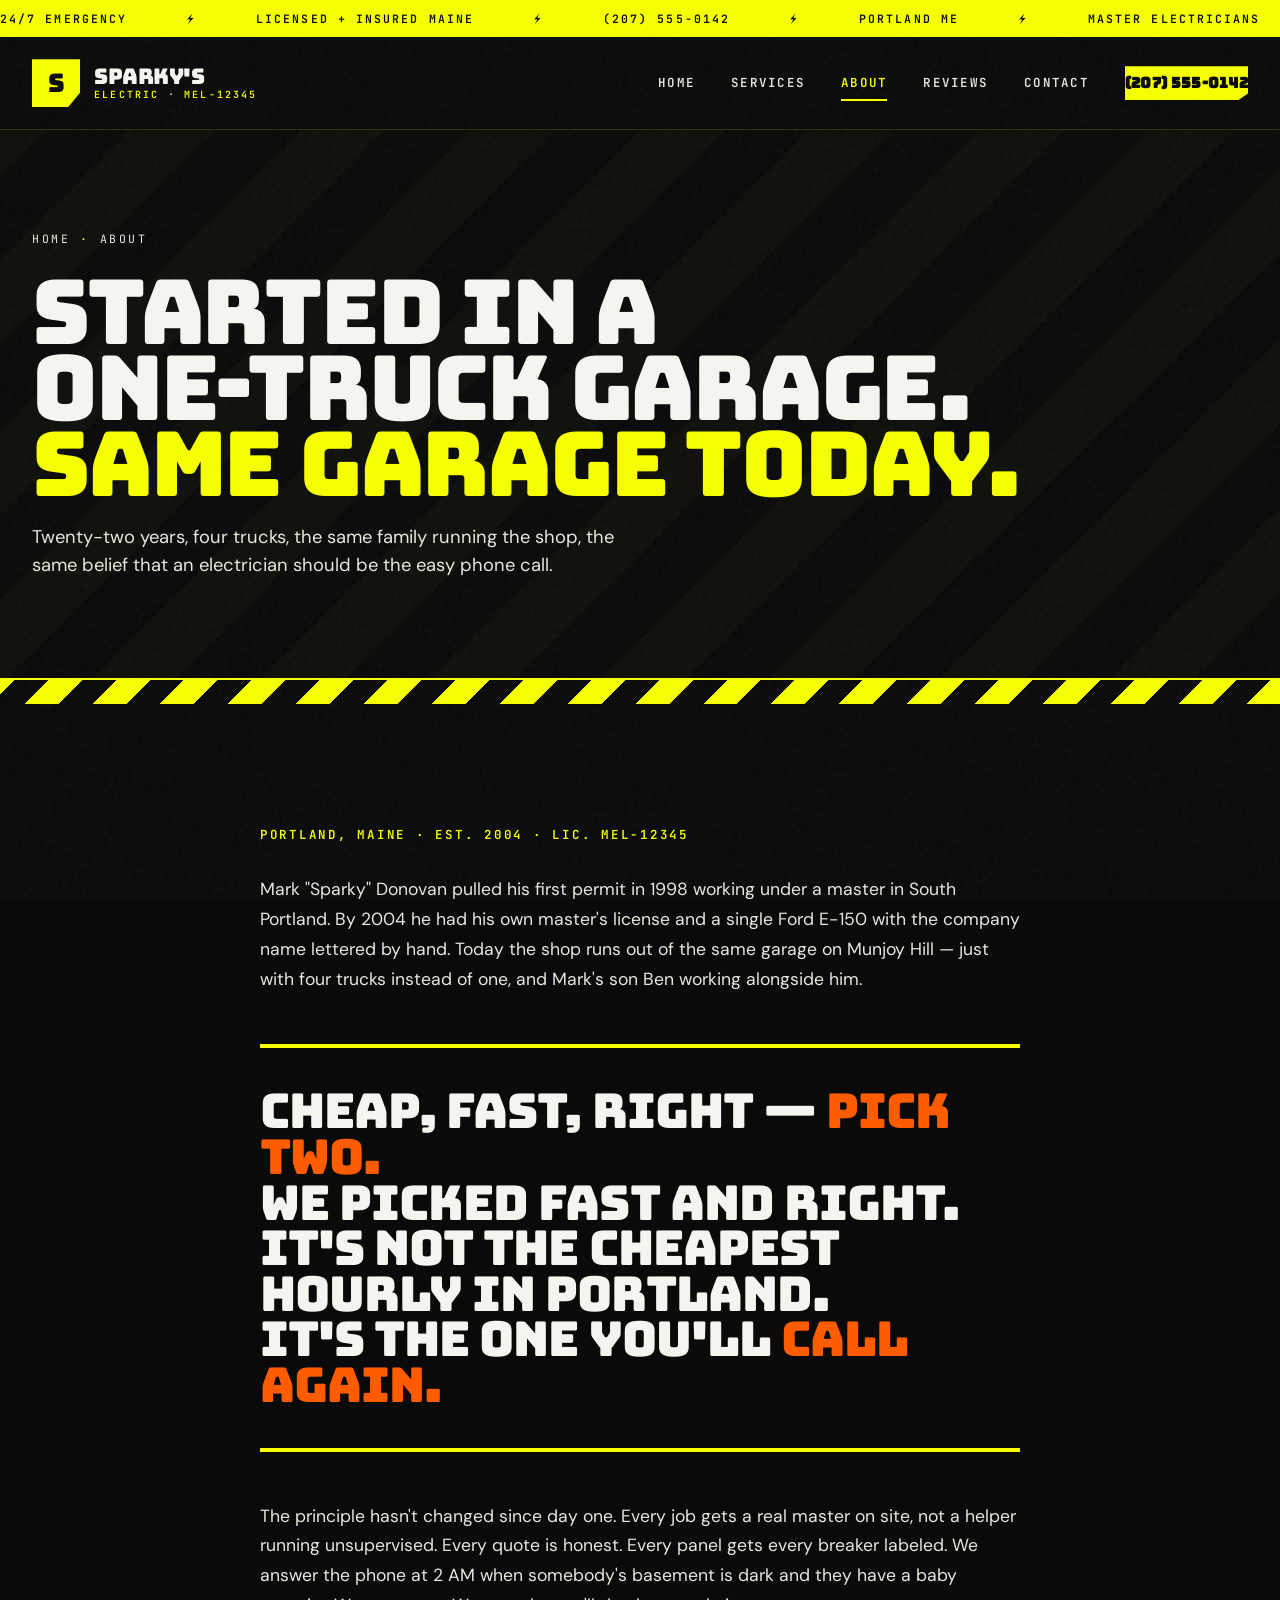
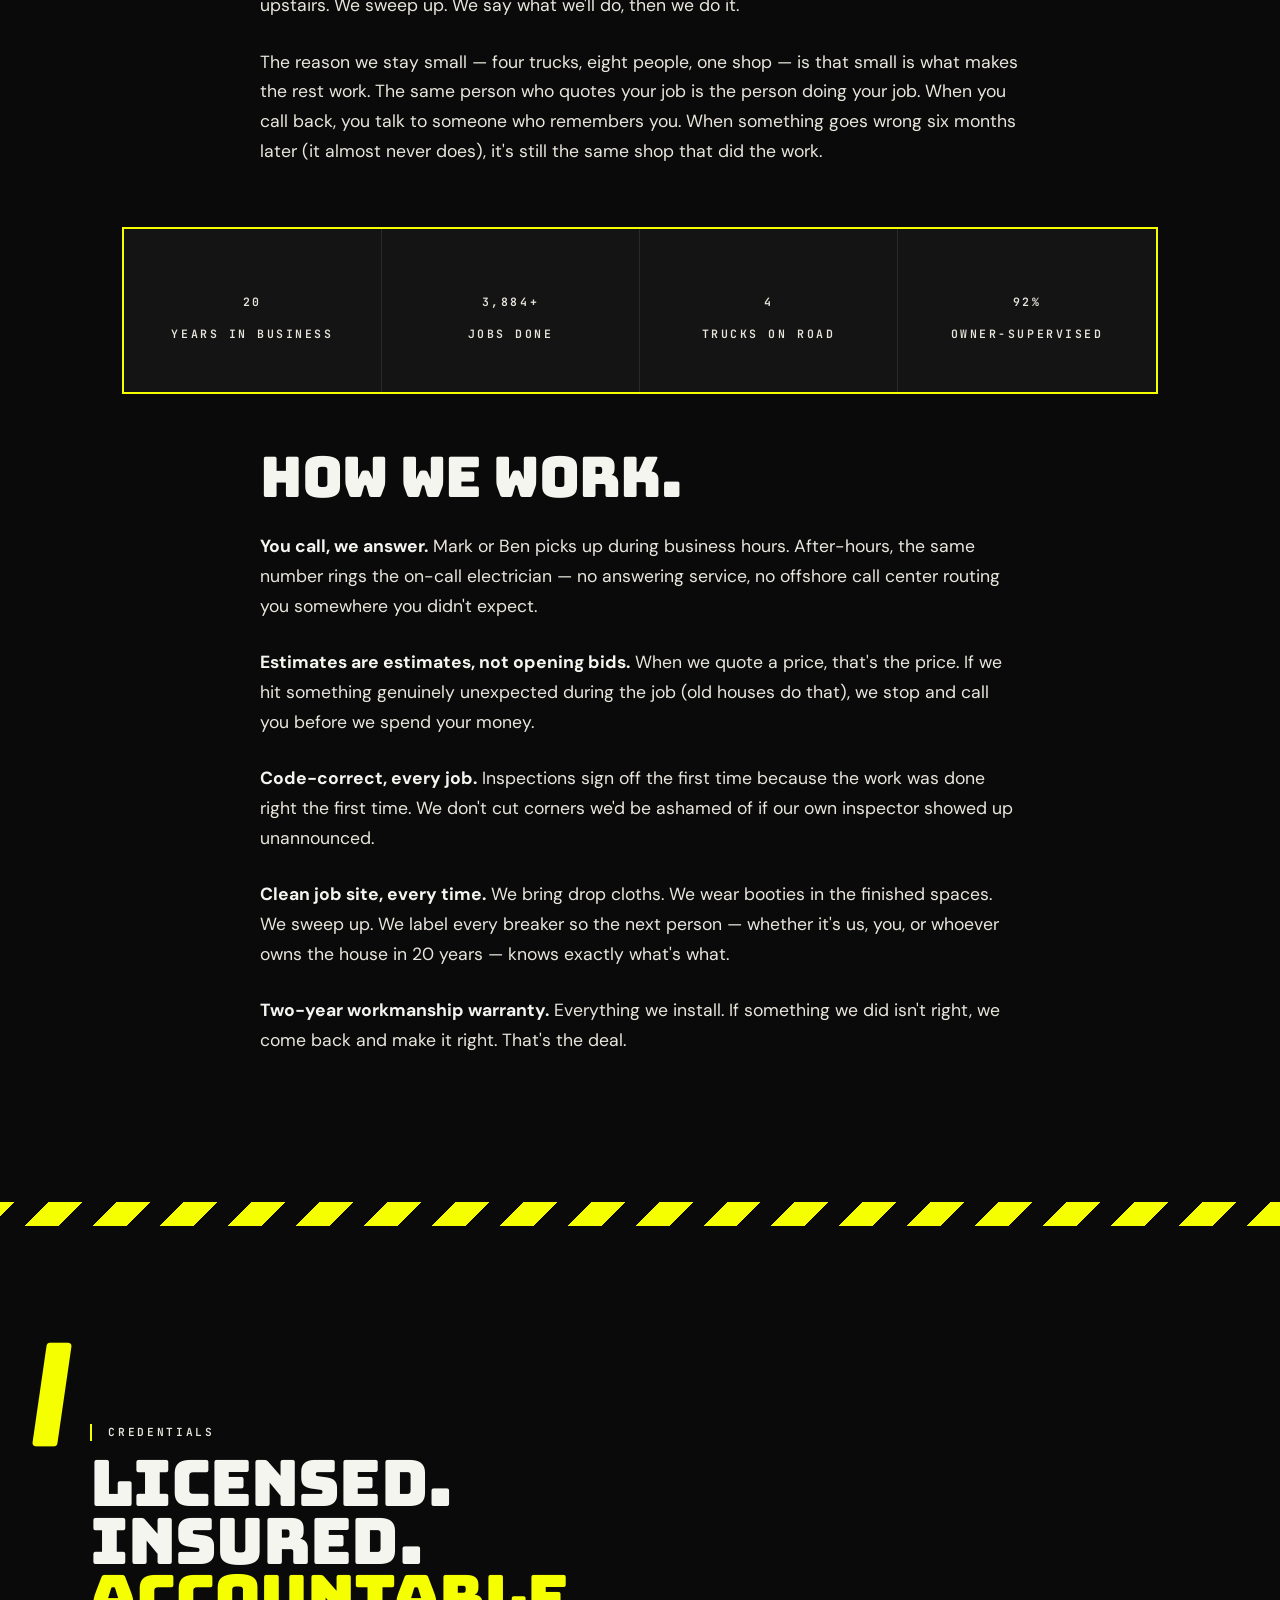
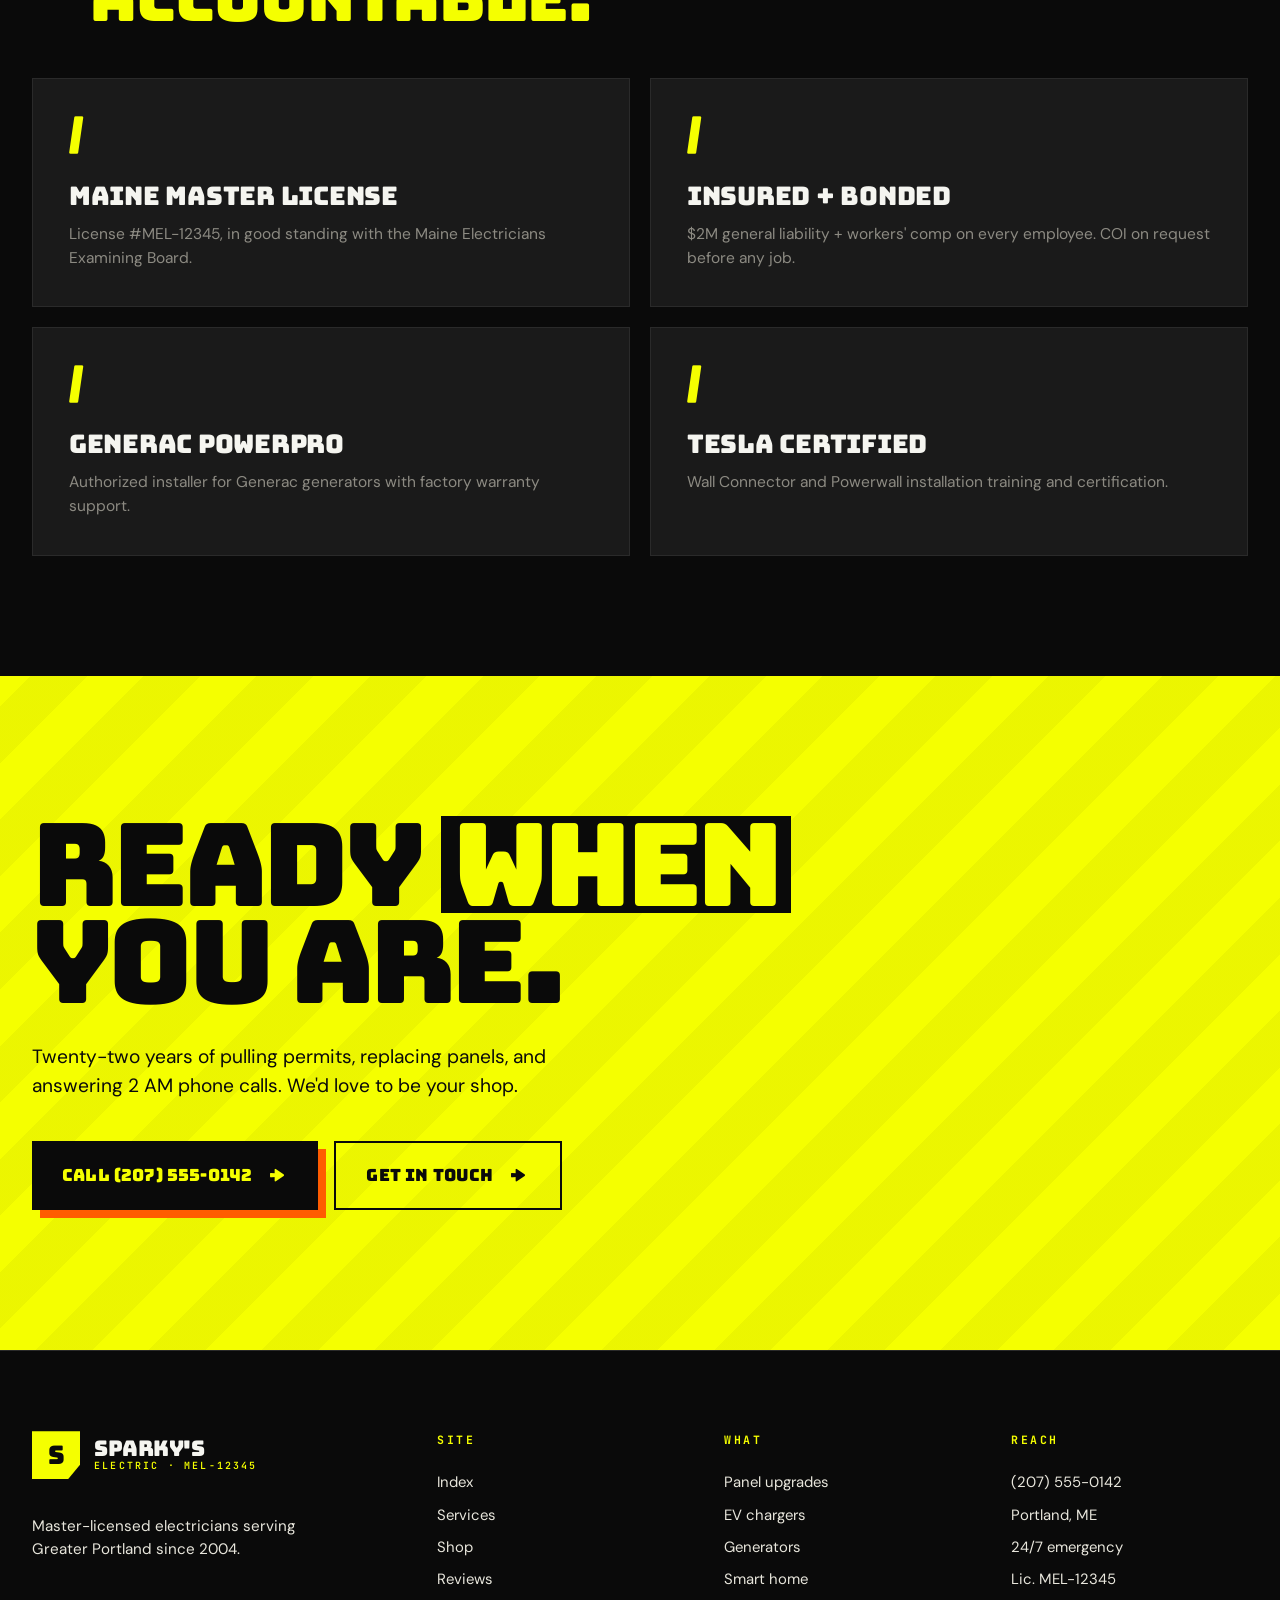
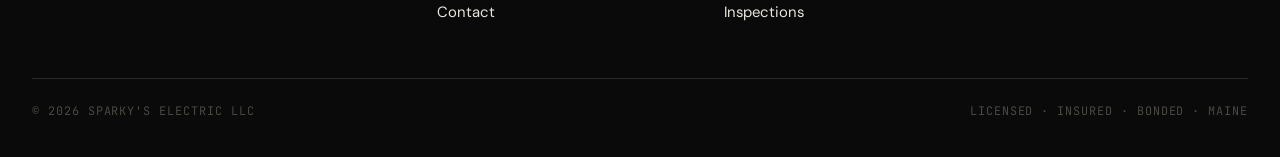
==== commit 39990d96: "v3 critic-driven pass: nav HOME/ABOUT, trust band, meet-the-shop photo, prefers-reduced-motion + a11" ====
--- a/about.html
+++ b/about.html
@@ -26,20 +26,20 @@
         <span class="brand-name">SPARKY'S<small>Electric · MEL-12345</small></span>
       </a>
       <button class="nav-toggle" aria-label="Toggle menu">Menu</button>
-      <div class="nav-items">
-        <a href="index.html">Index</a>
+      <div class="nav-items" id="nav-menu">
+        <a href="index.html">Home</a>
         <a href="services.html">Services</a>
-        <a href="about.html">Shop</a>
+        <a href="about.html">About</a>
         <a href="reviews.html">Reviews</a>
         <a href="contact.html">Contact</a>
-        <a href="tel:+12075550142" class="nav-cta">(207) 555-0142</a>
+        <a href="tel:+12075550142" class="nav-cta" aria-label="Call (207) 555-0142">(207) 555-0142</a>
       </div>
     </div>
   </nav>
 
   <section class="page-header">
     <div class="wrap">
-      <div class="crumbs"><a href="index.html">INDEX</a><span>·</span>SHOP</div>
+      <nav class="crumbs" aria-label="Breadcrumb"><a href="index.html">HOME</a><span>·</span>ABOUT</nav>
       <h1 class="brutal">STARTED IN A<br>ONE-TRUCK GARAGE.<br><span class="accent">SAME GARAGE TODAY.</span></h1>
       <p>Twenty-two years, four trucks, the same family running the shop, the same belief that an electrician should be the easy phone call.</p>
     </div>
--- a/styles.css
+++ b/styles.css
@@ -28,7 +28,40 @@
 
 * { box-sizing: border-box; margin: 0; padding: 0; }
 
-html { scroll-behavior: smooth; -webkit-font-smoothing: antialiased; }
+html {
+  scroll-behavior: smooth;
+  -webkit-font-smoothing: antialiased;
+  color-scheme: dark;
+}
+
+/* Focus visible — keyboard users get a real ring; mouse users don't see flash */
+:focus-visible {
+  outline: 3px solid var(--volt);
+  outline-offset: 3px;
+  border-radius: 2px;
+}
+:focus:not(:focus-visible) { outline: none; }
+
+/* Respect reduced-motion preference everywhere */
+@media (prefers-reduced-motion: reduce) {
+  *,
+  *::before,
+  *::after {
+    animation-duration: 0.001ms !important;
+    animation-iteration-count: 1 !important;
+    transition-duration: 0.001ms !important;
+    scroll-behavior: auto !important;
+  }
+  .voltage-strip .marquee { animation: none !important; }
+  .hero-schematic path { animation: none !important; stroke-dashoffset: 0 !important; }
+  .topbar .pulse::before { animation: none !important; }
+}
+
+/* Touch + scroll behavior */
+body {
+  touch-action: manipulation;
+  overscroll-behavior: contain;
+}
 
 body {
   font-family: var(--font-body);
@@ -260,13 +293,13 @@
   stroke-width: 1.5;
   stroke-dasharray: 2000;
   stroke-dashoffset: 2000;
-  animation: draw 8s linear forwards infinite;
-}
-.hero-schematic path:nth-child(2) { animation-delay: 1.5s; }
-.hero-schematic path:nth-child(3) { animation-delay: 3s; }
-.hero-schematic path:nth-child(4) { animation-delay: 4.5s; }
+  animation: draw 3s ease-out forwards;
+}
+.hero-schematic path:nth-child(2) { animation-delay: 0.4s; }
+.hero-schematic path:nth-child(3) { animation-delay: 0.8s; }
+.hero-schematic path:nth-child(4) { animation-delay: 1.2s; }
 @keyframes draw {
-  to { stroke-dashoffset: -2000; }
+  to { stroke-dashoffset: 0; }
 }
 
 .hero .wrap {
@@ -438,6 +471,88 @@
   letter-spacing: -0.03em;
   display: block;
   margin-bottom: 14px;
+  font-variant-numeric: tabular-nums;
+}
+
+.big-stats strong { font-variant-numeric: tabular-nums; }
+
+/* sr-only utility for screen-reader-only labels */
+.sr-only {
+  position: absolute;
+  width: 1px; height: 1px;
+  padding: 0; margin: -1px;
+  overflow: hidden;
+  clip: rect(0, 0, 0, 0);
+  white-space: nowrap;
+  border: 0;
+}
+
+/* Meet-the-shop photo split */
+.shop-photo {
+  display: grid;
+  grid-template-columns: 1.1fr 1fr;
+  gap: 60px;
+  align-items: center;
+  padding: 30px 0 60px;
+}
+.shop-photo .photo-wrap {
+  position: relative;
+  aspect-ratio: 4/3;
+  overflow: hidden;
+  border: 2px solid var(--volt);
+  box-shadow: 12px 12px 0 var(--hazard);
+}
+.shop-photo img {
+  width: 100%; height: 100%;
+  object-fit: cover;
+  filter: grayscale(100%) contrast(1.05);
+  display: block;
+}
+.shop-photo h3 {
+  font-size: clamp(2rem, 4vw, 3.2rem);
+  margin-bottom: 18px;
+  letter-spacing: -0.025em;
+}
+.shop-photo p {
+  color: var(--bone);
+  font-size: 1.08rem;
+  margin-bottom: 14px;
+}
+
+@media (max-width: 860px) {
+  .shop-photo { grid-template-columns: 1fr; gap: 40px; }
+}
+
+/* Trust band — visible credentials, not buried in footer */
+.trust-band {
+  background: var(--void-soft);
+  border-top: 1px solid rgba(245, 255, 0, 0.18);
+  border-bottom: 1px solid rgba(245, 255, 0, 0.18);
+  padding: 28px 0;
+}
+.trust-band .row {
+  display: flex;
+  align-items: center;
+  justify-content: center;
+  flex-wrap: wrap;
+  gap: 24px 44px;
+}
+.trust-band .item {
+  display: flex;
+  align-items: center;
+  gap: 10px;
+  font-family: var(--font-mono);
+  font-size: 0.78rem;
+  letter-spacing: 0.18em;
+  text-transform: uppercase;
+  color: var(--bone);
+  font-weight: 600;
+}
+.trust-band .item::before {
+  content: "✓";
+  color: var(--volt);
+  font-size: 1.1rem;
+  font-weight: 700;
 }
 .counter .label {
   font-family: var(--font-mono);
@@ -491,7 +606,7 @@
   border: 1px solid #2A2A2A;
   padding: 36px;
   position: relative;
-  transition: all .25s;
+  transition: background .25s, border-color .25s, transform .25s;
   overflow: hidden;
   cursor: default;
 }
@@ -610,7 +725,7 @@
   border: 1px solid #2A2A2A;
   padding: 36px 32px;
   position: relative;
-  transition: all .25s;
+  transition: background .25s, border-color .25s, transform .25s;
 }
 .tcard::before {
   content: "★★★★★";
@@ -1070,8 +1185,9 @@
   font-size: 0.92rem;
   letter-spacing: 0.05em;
 }
-.hours-table td:first-child { color: var(--bone); }
-.hours-table td:last-child { text-align: right; color: var(--volt); font-weight: 600; }
+.hours-table th { color: var(--bone); text-align: left; font-weight: 500; }
+.hours-table td { text-align: right; color: var(--volt); font-weight: 600; }
+.hours-table th, .hours-table td { padding: 11px 0; border-bottom: 1px solid #2A2A2A; font-family: var(--font-mono); font-size: 0.92rem; letter-spacing: 0.05em; }
 
 .contact-form {
   background: var(--void-soft);
